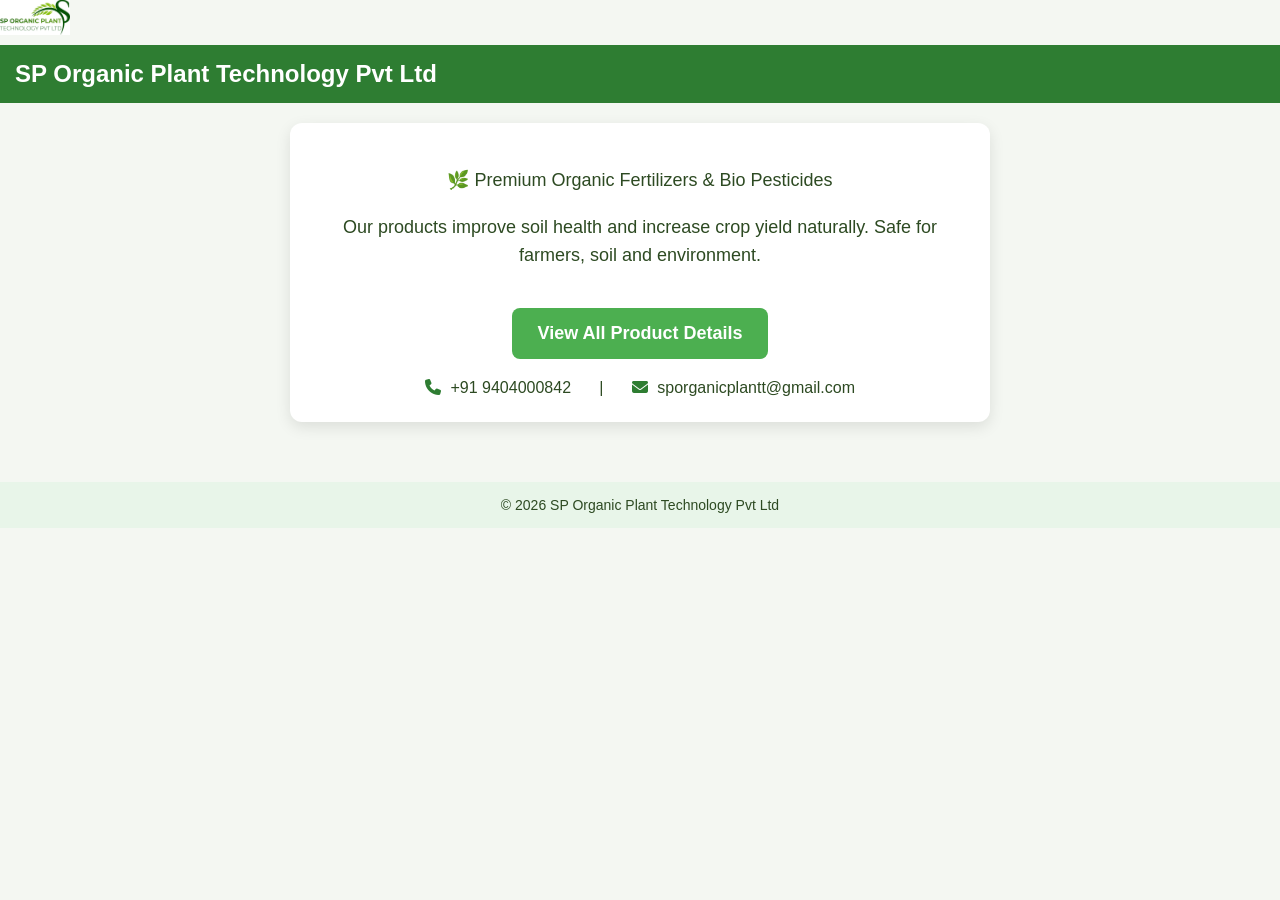
==== index.html @ ef7bcfc5 "Merge branch 'main' of https://github.com/Amolkoltepatil/sporganic-links" ====
<!DOCTYPE html>
<html lang="en">

<head>
    <link rel="stylesheet" href="https://cdnjs.cloudflare.com/ajax/libs/font-awesome/6.5.0/css/all.min.css">
<meta charset="UTF-8">
<meta name="viewport" content="width=device-width, initial-scale=1.0">
    <meta name="description" content="SP Organic Plant - Your source for natural, chemical-free organic plants and gardening products. Healthy, eco-friendly and sustainable plants for home and garden.">
<meta name="keywords" content="SP Organic Plant, organic plants, natural plants, chemical free plants, gardening, nursery, organic farming">
<meta name="robots" content="index, follow">

<title>SP Organic Plant | Bio Fertilizers</title>

<link rel="stylesheet" href="style.css">
<img src="logo.png" class="logo">
</head>

<body>

<header class="header">
<h1>SP Organic Plant Technology Pvt Ltd</h1>
</header>

<div class="container">

<div class="card">

<p class="tagline">🌿 Premium Organic Fertilizers & Bio Pesticides</p>

<p>
Our products improve soil health and increase crop yield naturally.
Safe for farmers, soil and environment.
</p>

<a href="product.html" class="product-btn">
View All Product Details
</a>

<div class="contact">
    <span><i class="fa-solid fa-phone"></i> +91 9404000842</span>
    &nbsp;&nbsp; | &nbsp;&nbsp;
    <span><i class="fa-solid fa-envelope"></i> <a href=""></a>sporganicplantt@gmail.com</span>
</div>

</div>

</div>

<footer>
© 2026 SP Organic Plant Technology Pvt Ltd
</footer>

</body>

</html>
---- style.css ----
body{
font-family: Arial, sans-serif;
margin:0;
background:#f4f7f2;
color:#2d4a22;
}

/* Header */

.header{
background:#2e7d32;
color:white;
padding:20px;
text-align:center;
}

.header h1{
margin:0;
font-size:24px;
}

/* Main container */

.container{
padding:20px;
max-width:700px;
margin:auto;
}

/* Card */

.card{
background:white;
padding:25px;
border-radius:12px;
box-shadow:0 5px 15px rgba(0,0,0,0.1);
text-align:center;
}

.card p{
font-size:18px;
line-height:1.6;
}

/* Button */

.product-btn{
display:block;
background:#4CAF50;
color:white;
padding:16px;
text-decoration:none;
border-radius:8px;
margin-top:20px;
font-size:18px;
font-weight:bold;
}

.product-btn:hover{
background:#388e3c;
}

/* Contact */

.contact{
margin-top:25px;
font-size:16px;
}

/* Footer */

footer{
margin-top:40px;
padding:15px;
text-align:center;
font-size:14px;
background:#e8f5e9;
}

/* Mobile Responsive */

@media (max-width:600px){

.header h1{
font-size:20px;
}

.card p{
font-size:16px;
}

.product-btn{
font-size:20px;
padding:18px;
}

}
.contact{
margin-top:25px;
font-size:16px;
display:flex;
justify-content:center;
align-items:cenlter;
gap:15px;
flex-wrap:wrap;
}

.contact i{
color:#2e7d32;
margin-right:5px;
}
.logo{
width:100px;
height:auto;
display:block;
margin:0 0 10px 0;
}


body{
font-family: Arial, sans-serif;
margin:0;
background:#f4f7f2;
color:#2d4a22;
}

/* Header */

.header{
background:#2e7d32;
color:white;
padding:15px;
display:flex;
align-items:center;
gap:10px;
}

.logo{
width:70px;
}

/* Home page */

.container{
padding:20px;
max-width:700px;
margin:auto;
}

.card{
background:white;
padding:25px;
border-radius:12px;
box-shadow:0 5px 15px rgba(0,0,0,0.1);
text-align:center;
}

.product-btn{
display:inline-block;
background:#4CAF50;
color:white;
padding:15px 25px;
text-decoration:none;
border-radius:8px;
margin-top:20px;
font-weight:bold;
}

.product-btn:hover{
background:#388e3c;
}


.contact{
margin-top:20px;
font-size:16px;
}

/* Product page */

.product-container{
padding:20px;
max-width:700px;
margin:auto;
}

.product-card{
background:white;
padding:25px;
border-radius:12px;
box-shadow:0 5px 15px rgba(0,0,0,0.1);
}

.product-title{
color:#2e7d32;
}

.back-btn{
display:inline-block;
margin-top:20px;
background:#4CAF50;
color:white;
padding:10px 20px;
text-decoration:none;
border-radius:6px;
}

.back-btn:hover{
background:#388e3c;
}

/* Footer */

footer{
margin-top:40px;
padding:15px;
text-align:center;
background:#e8f5e9;
}

/* Mobile */

@media (max-width:600px){

.header{
flex-direction:column;
text-align:center;
}

.logo{
width:60px;
}

}
table
{
    width: 50%;
    border-collapse: collapse;
    margin: 15px 0;
}
table th, table td {
    border: 2px solid #526673;
    padding: 12px;
    text-align: left;
}
table th {
    background-color: oklab(52.344% -0.10919 0.07878);
}

.total-row {
    font-weight: bold;
    background-color: #a622a8;
}
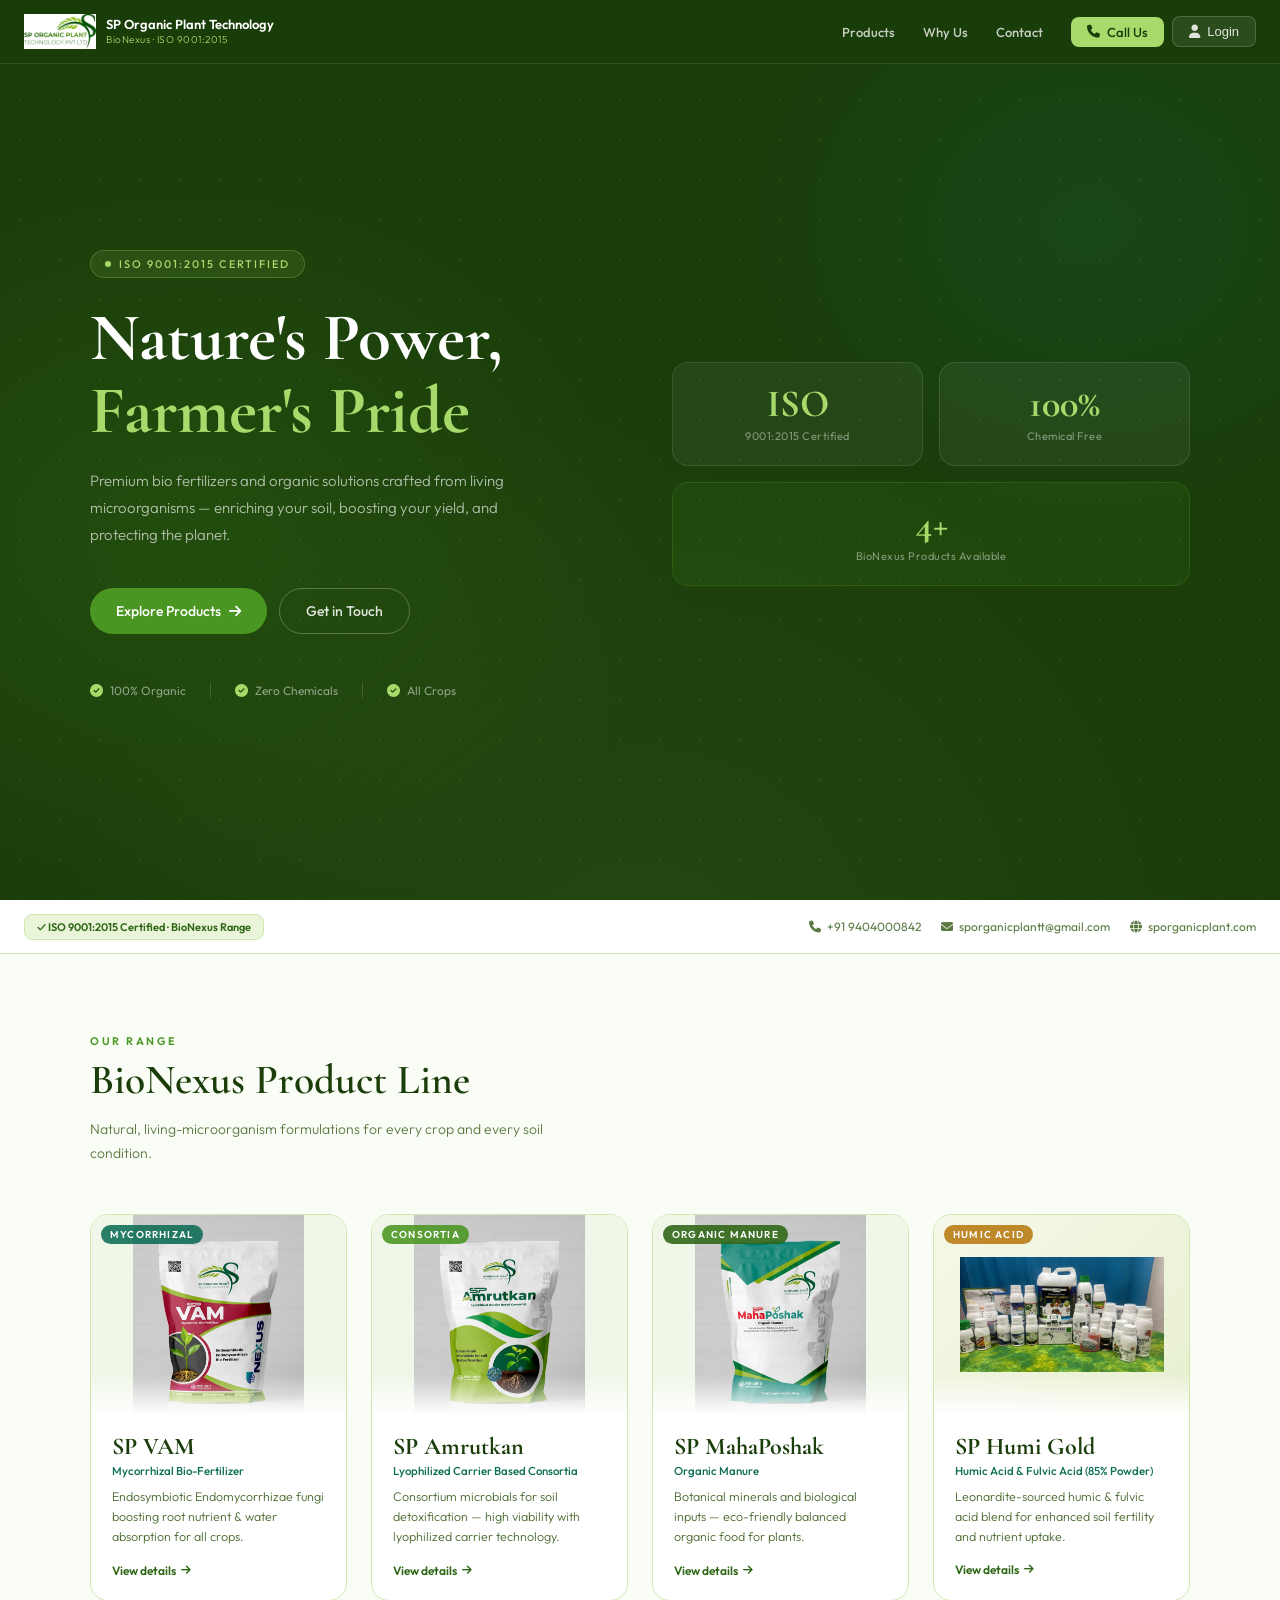
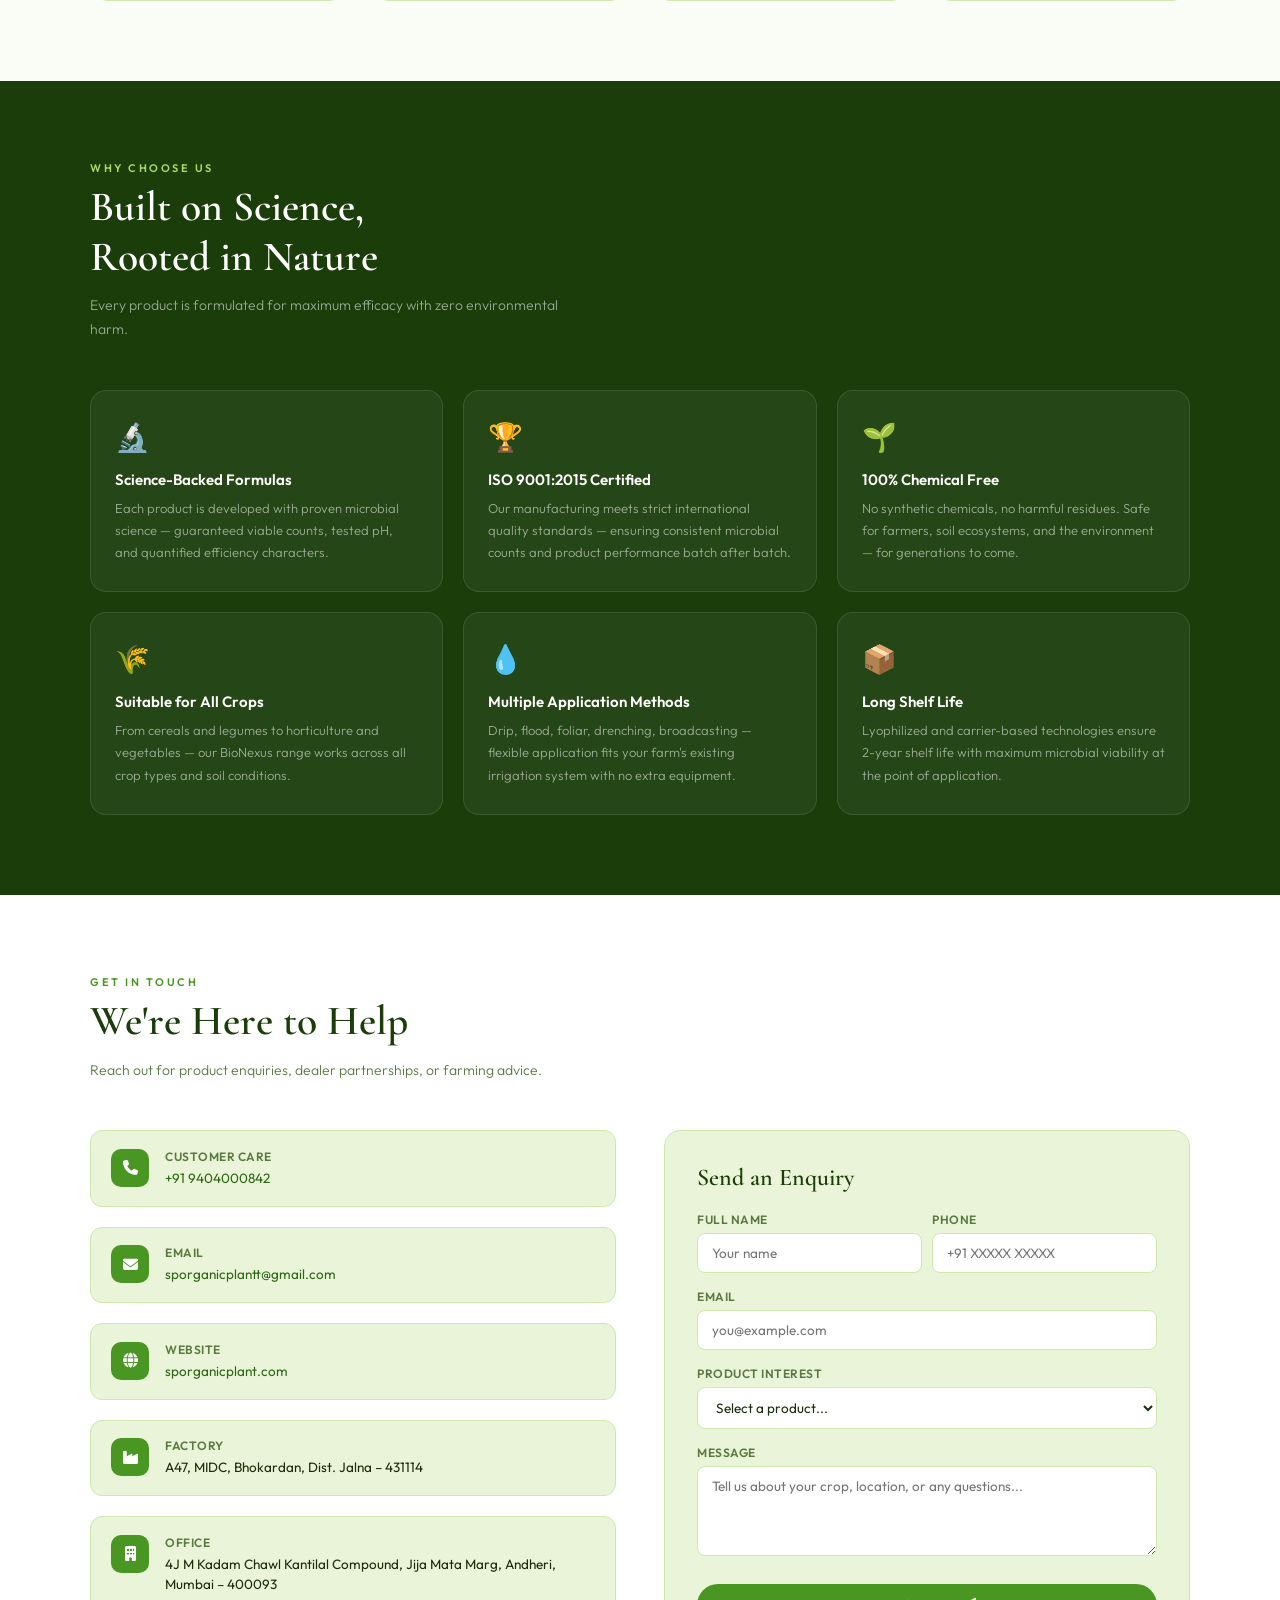
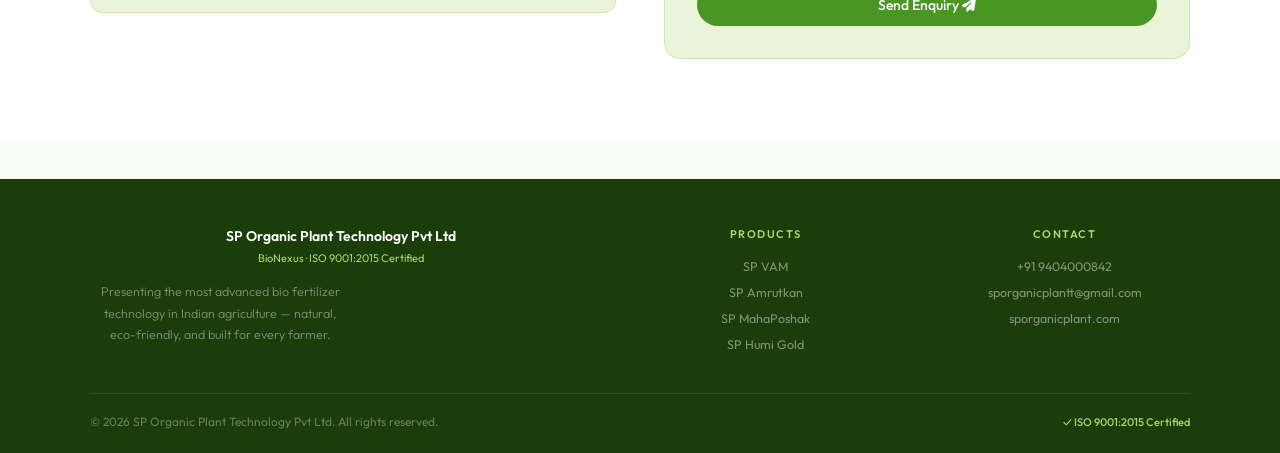
==== commit d3c1d25a: "update" ====
--- a/index.html
+++ b/index.html
@@ -1,55 +1,436 @@
-<!DOCTYPE html>
-<html lang="en">
-
-<head>
-    <link rel="stylesheet" href="https://cdnjs.cloudflare.com/ajax/libs/font-awesome/6.5.0/css/all.min.css">
-<meta charset="UTF-8">
-<meta name="viewport" content="width=device-width, initial-scale=1.0">
-    <meta name="description" content="SP Organic Plant - Your source for natural, chemical-free organic plants and gardening products. Healthy, eco-friendly and sustainable plants for home and garden.">
-<meta name="keywords" content="SP Organic Plant, organic plants, natural plants, chemical free plants, gardening, nursery, organic farming">
-<meta name="robots" content="index, follow">
-
-<title>SP Organic Plant | Bio Fertilizers</title>
-
-<link rel="stylesheet" href="style.css">
-<img src="logo.png" class="logo">
-</head>
-
-<body>
-
-<header class="header">
-<h1>SP Organic Plant Technology Pvt Ltd</h1>
-</header>
-
-<div class="container">
-
-<div class="card">
-
-<p class="tagline">🌿 Premium Organic Fertilizers & Bio Pesticides</p>
-
-<p>
-Our products improve soil health and increase crop yield naturally.
-Safe for farmers, soil and environment.
-</p>
-
-<a href="product.html" class="product-btn">
-View All Product Details
-</a>
-
-<div class="contact">
-    <span><i class="fa-solid fa-phone"></i> +91 9404000842</span>
-    &nbsp;&nbsp; | &nbsp;&nbsp;
-    <span><i class="fa-solid fa-envelope"></i> <a href=""></a>sporganicplantt@gmail.com</span>
-</div>
-
-</div>
-
-</div>
-
-<footer>
-© 2026 SP Organic Plant Technology Pvt Ltd
-</footer>
-
-</body>
-
-</html>
+<!DOCTYPE html>
+<html lang="en">
+<head>
+<meta charset="UTF-8">
+<meta name="viewport" content="width=device-width, initial-scale=1.0">
+<meta name="description" content="SP Organic Plant Technology Pvt Ltd — Premium bio fertilizers, organic manure and bio pesticides. Natural, chemical-free products for sustainable farming.">
+<meta name="keywords" content="SP Organic Plant, bio fertilizers, organic manure, VAM, Amrutkan, MahaPoshak, Humi Gold, sustainable farming, BioNexus">
+<meta name="robots" content="index, follow">
+<title>SP Organic Plant Technology Pvt Ltd</title>
+<link href="https://fonts.googleapis.com/css2?family=Cormorant+Garamond:wght@400;600;700&family=Outfit:wght@300;400;500;600&display=swap" rel="stylesheet">
+<link rel="stylesheet" href="https://cdnjs.cloudflare.com/ajax/libs/font-awesome/6.5.0/css/all.min.css">
+ <link rel="stylesheet" href="style.css">
+
+</head>
+<body>
+
+<!-- NAV -->
+<nav class="nav" id="mainNav">
+  <a href="index.html" class="nav-logo">
+    <img src="logo.png" alt="SP Organic Plant Logo" />
+    <div class="nav-logo-text">
+      <span class="nav-logo-name">SP Organic Plant Technology</span>
+      <span class="nav-logo-sub">BioNexus · ISO 9001:2015</span>
+    </div>
+  </a>
+  <div class="nav-links">
+    <a href="#products">Products</a>
+    <a href="#why-us">Why Us</a>
+    <a href="#contact">Contact</a>
+  </div>
+  <div class="nav-actions">
+    <a href="tel:+919404000842" class="btn-contact-nav"><i class="fa-solid fa-phone"></i> Call Us</a>
+    <button class="btn-login" onclick="openModal()"><i class="fa-solid fa-user"></i> Login</button>
+  </div>
+  <div class="hamburger" id="hamburger" onclick="toggleMenu()">
+    <span></span><span></span><span></span>
+  </div>
+</nav>
+
+<!-- MOBILE MENU -->
+<div class="mobile-menu" id="mobileMenu">
+  <a href="#products" onclick="toggleMenu()"><i class="fa-solid fa-seedling"></i> Products</a>
+  <a href="#why-us" onclick="toggleMenu()"><i class="fa-solid fa-star"></i> Why Us</a>
+  <a href="#contact" onclick="toggleMenu()"><i class="fa-solid fa-envelope"></i> Contact</a>
+  <a href="tel:+919404000842"><i class="fa-solid fa-phone"></i> +91 9404000842</a>
+  <a href="#" class="m-login" onclick="toggleMenu(); openModal();"><i class="fa-solid fa-user"></i> Login / Register</a>
+</div>
+
+<!-- HERO -->
+<section class="hero">
+  <div class="hero-bg"></div>
+  <div class="hero-dots"></div>
+  <div class="hero-inner">
+    <div class="hero-grid">
+      <div class="hero-left">
+        <div class="hero-eyebrow">ISO 9001:2015 Certified</div>
+        <h1>Nature's Power,<br><em>Farmer's Pride</em></h1>
+        <p class="hero-desc">Premium bio fertilizers and organic solutions crafted from living microorganisms — enriching your soil, boosting your yield, and protecting the planet.</p>
+        <div class="hero-ctas">
+          <a href="#products" class="btn-primary">
+            Explore Products <i class="fa-solid fa-arrow-right"></i>
+          </a>
+          <a href="#contact" class="btn-secondary">
+            Get in Touch
+          </a>
+        </div>
+        <div class="hero-trust">
+          <div class="trust-item"><i class="fa-solid fa-check-circle"></i> 100% Organic</div>
+          <div class="trust-divider"></div>
+          <div class="trust-item"><i class="fa-solid fa-check-circle"></i> Zero Chemicals</div>
+          <div class="trust-divider"></div>
+          <div class="trust-item"><i class="fa-solid fa-check-circle"></i> All Crops</div>
+        </div>
+      </div>
+      <div class="hero-right">
+        <div class="stat-card">
+          <div class="stat-num">ISO</div>
+          <div class="stat-label">9001:2015 Certified</div>
+        </div>
+        <div class="stat-card">
+          <div class="stat-num">100%</div>
+          <div class="stat-label">Chemical Free</div>
+        </div>
+        <div class="stat-card">
+          <div class="stat-num">4+</div>
+          <div class="stat-label">BioNexus Products Available</div>
+        </div>
+      </div>
+    </div>
+  </div>
+</section>
+
+<!-- BRAND BAR -->
+<div class="brand-bar">
+  <div class="iso-pill">✓ ISO 9001:2015 Certified · BioNexus Range</div>
+  <div class="brand-contact">
+    <a href="tel:+919404000842"><i class="fa-solid fa-phone"></i> +91 9404000842</a>
+    <a href="mailto:sporganicplantt@gmail.com"><i class="fa-solid fa-envelope"></i> sporganicplantt@gmail.com</a>
+    <a href="http://sporganicplant.com" target="_blank"><i class="fa-solid fa-globe"></i> sporganicplant.com</a>
+  </div>
+</div>
+
+<!-- PRODUCTS -->
+<section class="products-section" id="products">
+  <div class="section-inner">
+    <div class="section-head">
+      <div class="section-label">Our Range</div>
+      <h2 class="section-title">BioNexus Product Line</h2>
+      <p class="section-desc">Natural, living-microorganism formulations for every crop and every soil condition.</p>
+    </div>
+    <div class="products-grid">
+
+      <a href="vam.html" class="prod-card">
+        <div class="prod-img">
+          <span class="prod-badge badge-teal">Mycorrhizal</span>
+          <img src="vam.jpeg" alt="SP VAM" />
+        </div>
+        <div class="prod-body">
+          <div class="prod-name">SP VAM</div>
+          <div class="prod-type">Mycorrhizal Bio-Fertilizer</div>
+          <p class="prod-desc">Endosymbiotic Endomycorrhizae fungi boosting root nutrient & water absorption for all crops.</p>
+          <div class="prod-link">View details <i class="fa-solid fa-arrow-right"></i></div>
+        </div>
+      </a>
+
+      <a href="amrutkan.html" class="prod-card">
+        <div class="prod-img">
+          <span class="prod-badge badge-lime">Consortia</span>
+          <img src="amrutkan.jpeg" alt="SP Amrutkan" />
+        </div>
+        <div class="prod-body">
+          <div class="prod-name">SP Amrutkan</div>
+          <div class="prod-type">Lyophilized Carrier Based Consortia</div>
+          <p class="prod-desc">Consortium microbials for soil detoxification — high viability with lyophilized carrier technology.</p>
+          <div class="prod-link">View details <i class="fa-solid fa-arrow-right"></i></div>
+        </div>
+      </a>
+
+      <a href="mahaposhak.html" class="prod-card">
+        <div class="prod-img">
+          <span class="prod-badge badge-green">Organic Manure</span>
+          <img src="Mahaposhak.jpeg" alt="SP MahaPoshak" />
+        </div>
+        <div class="prod-body">
+          <div class="prod-name">SP MahaPoshak</div>
+          <div class="prod-type">Organic Manure</div>
+          <p class="prod-desc">Botanical minerals and biological inputs — eco-friendly balanced organic food for plants.</p>
+          <div class="prod-link">View details <i class="fa-solid fa-arrow-right"></i></div>
+        </div>
+      </a>
+
+      <a href="humi_gold_detail.html" class="prod-card">
+        <div class="prod-img" style="background: linear-gradient(135deg, #f5f8e8, #e8f0d0);">
+             <img src="humigold.jpeg" alt="SP MahaPoshak" />
+          <span class="prod-badge badge-amber">Humic Acid</span>
+        </div>
+        <div class="prod-body">
+          <div class="prod-name">SP Humi Gold</div>
+          <div class="prod-type">Humic Acid & Fulvic Acid (85% Powder)</div>
+          <p class="prod-desc">Leonardite-sourced humic & fulvic acid blend for enhanced soil fertility and nutrient uptake.</p>
+          <div class="prod-link">View details <i class="fa-solid fa-arrow-right"></i></div>
+        </div>
+      </a>
+
+    </div>
+  </div>
+</section>
+
+<!-- WHY US -->
+<section class="why-section" id="why-us">
+  <div class="section-inner">
+    <div class="section-head">
+      <div class="section-label" style="color: var(--green-light);">Why Choose Us</div>
+      <h2 class="section-title">Built on Science,<br>Rooted in Nature</h2>
+      <p class="section-desc">Every product is formulated for maximum efficacy with zero environmental harm.</p>
+    </div>
+    <div class="why-grid">
+      <div class="why-card">
+        <div class="why-icon">🔬</div>
+        <div class="why-title">Science-Backed Formulas</div>
+        <div class="why-desc">Each product is developed with proven microbial science — guaranteed viable counts, tested pH, and quantified efficiency characters.</div>
+      </div>
+      <div class="why-card">
+        <div class="why-icon">🏆</div>
+        <div class="why-title">ISO 9001:2015 Certified</div>
+        <div class="why-desc">Our manufacturing meets strict international quality standards — ensuring consistent microbial counts and product performance batch after batch.</div>
+      </div>
+      <div class="why-card">
+        <div class="why-icon">🌱</div>
+        <div class="why-title">100% Chemical Free</div>
+        <div class="why-desc">No synthetic chemicals, no harmful residues. Safe for farmers, soil ecosystems, and the environment — for generations to come.</div>
+      </div>
+      <div class="why-card">
+        <div class="why-icon">🌾</div>
+        <div class="why-title">Suitable for All Crops</div>
+        <div class="why-desc">From cereals and legumes to horticulture and vegetables — our BioNexus range works across all crop types and soil conditions.</div>
+      </div>
+      <div class="why-card">
+        <div class="why-icon">💧</div>
+        <div class="why-title">Multiple Application Methods</div>
+        <div class="why-desc">Drip, flood, foliar, drenching, broadcasting — flexible application fits your farm's existing irrigation system with no extra equipment.</div>
+      </div>
+      <div class="why-card">
+        <div class="why-icon">📦</div>
+        <div class="why-title">Long Shelf Life</div>
+        <div class="why-desc">Lyophilized and carrier-based technologies ensure 2-year shelf life with maximum microbial viability at the point of application.</div>
+      </div>
+    </div>
+  </div>
+</section>
+
+<!-- CONTACT -->
+<section class="contact-section" id="contact">
+  <div class="section-inner">
+    <div class="section-head">
+      <div class="section-label">Get In Touch</div>
+      <h2 class="section-title">We're Here to Help</h2>
+      <p class="section-desc">Reach out for product enquiries, dealer partnerships, or farming advice.</p>
+    </div>
+    <div class="contact-grid">
+      <div class="contact-info">
+        <div class="contact-item">
+          <div class="contact-icon"><i class="fa-solid fa-phone"></i></div>
+          <div class="contact-text">
+            <h4>Customer Care</h4>
+            <p><a href="tel:+919404000842">+91 9404000842</a></p>
+          </div>
+        </div>
+        <div class="contact-item">
+          <div class="contact-icon"><i class="fa-solid fa-envelope"></i></div>
+          <div class="contact-text">
+            <h4>Email</h4>
+            <p><a href="mailto:sporganicplantt@gmail.com">sporganicplantt@gmail.com</a></p>
+          </div>
+        </div>
+        <div class="contact-item">
+          <div class="contact-icon"><i class="fa-solid fa-globe"></i></div>
+          <div class="contact-text">
+            <h4>Website</h4>
+            <p><a href="http://sporganicplant.com" target="_blank">sporganicplant.com</a></p>
+          </div>
+        </div>
+        <div class="contact-item">
+          <div class="contact-icon"><i class="fa-solid fa-industry"></i></div>
+          <div class="contact-text">
+            <h4>Factory</h4>
+            <p>A47, MIDC, Bhokardan, Dist. Jalna – 431114</p>
+          </div>
+        </div>
+        <div class="contact-item">
+          <div class="contact-icon"><i class="fa-solid fa-building"></i></div>
+          <div class="contact-text">
+            <h4>Office</h4>
+            <p>4J M Kadam Chawl Kantilal Compound, Jija Mata Marg, Andheri, Mumbai – 400093</p>
+          </div>
+        </div>
+      </div>
+      <div class="contact-form">
+        <h3>Send an Enquiry</h3>
+        <div class="form-row">
+          <div class="form-group">
+            <label>Full Name</label>
+            <input type="text" placeholder="Your name" />
+          </div>
+          <div class="form-group">
+            <label>Phone</label>
+            <input type="tel" placeholder="+91 XXXXX XXXXX" />
+          </div>
+        </div>
+        <div class="form-group">
+          <label>Email</label>
+          <input type="email" placeholder="you@example.com" />
+        </div>
+        <div class="form-group">
+          <label>Product Interest</label>
+          <select>
+            <option value="">Select a product...</option>
+            <option>SP VAM</option>
+            <option>SP Amrutkan</option>
+            <option>SP MahaPoshak</option>
+            <option>SP Humi Gold</option>
+            <option>General Enquiry</option>
+          </select>
+        </div>
+        <div class="form-group">
+          <label>Message</label>
+          <textarea placeholder="Tell us about your crop, location, or any questions..."></textarea>
+        </div>
+        <button class="btn-submit">Send Enquiry <i class="fa-solid fa-paper-plane"></i></button>
+      </div>
+    </div>
+  </div>
+</section>
+
+<!-- FOOTER -->
+<footer>
+  <div class="footer-inner">
+    <div class="footer-grid">
+      <div>
+        <div class="footer-brand-name">SP Organic Plant Technology Pvt Ltd</div>
+        <div class="footer-brand-sub">BioNexus · ISO 9001:2015 Certified</div>
+        <p class="footer-desc">Presenting the most advanced bio fertilizer technology in Indian agriculture — natural, eco-friendly, and built for every farmer.</p>
+      </div>
+      <div class="footer-col">
+        <h4>Products</h4>
+        <ul>
+          <li><a href="vam.html">SP VAM</a></li>
+          <li><a href="amrutkan.html">SP Amrutkan</a></li>
+          <li><a href="mahaposhak.html">SP MahaPoshak</a></li>
+          <li><a href="humi_gold_detail.html">SP Humi Gold</a></li>
+        </ul>
+      </div>
+      <div class="footer-col">
+        <h4>Contact</h4>
+        <ul>
+          <li><a href="tel:+919404000842">+91 9404000842</a></li>
+          <li><a href="mailto:sporganicplantt@gmail.com">sporganicplantt@gmail.com</a></li>
+          <li><a href="http://sporganicplant.com" target="_blank">sporganicplant.com</a></li>
+        </ul>
+      </div>
+    </div>
+    <div class="footer-bottom">
+      <span class="footer-copy">© 2026 SP Organic Plant Technology Pvt Ltd. All rights reserved.</span>
+      <span class="footer-iso">✓ ISO 9001:2015 Certified</span>
+    </div>
+  </div>
+</footer>
+
+<!-- LOGIN MODAL -->
+<div class="modal-overlay" id="loginModal" onclick="closeModalOutside(event)">
+  <div class="modal">
+    <div class="modal-header">
+      <button class="modal-close" onclick="closeModal()"><i class="fa-solid fa-xmark"></i></button>
+      <div class="modal-logo-row">
+        <img src="logo.png" alt="Logo" />
+      </div>
+      <h2>Welcome Back</h2>
+      <p>SP Organic Plant Technology Portal</p>
+    </div>
+    <div class="modal-body">
+      <div class="modal-tabs">
+        <button class="modal-tab active" onclick="switchTab('login')">Login</button>
+        <button class="modal-tab" onclick="switchTab('register')">Register</button>
+      </div>
+
+      <!-- LOGIN TAB -->
+      <div class="tab-panel active" id="tab-login">
+        <div class="form-group">
+          <label>Email / Phone</label>
+          <input type="text" placeholder="Enter your email or phone" />
+        </div>
+        <div class="form-group">
+          <label>Password</label>
+          <input type="password" placeholder="Enter your password" />
+          <a href="#" class="modal-forgot">Forgot password?</a>
+        </div>
+        <button class="btn-modal">Login <i class="fa-solid fa-arrow-right"></i></button>
+        <p class="modal-note">Don't have an account? <a href="#" style="color:var(--green-mid);" onclick="switchTab('register')">Register here</a></p>
+      </div>
+
+      <!-- REGISTER TAB -->
+      <div class="tab-panel" id="tab-register">
+        <div class="form-row">
+          <div class="form-group">
+            <label>First Name</label>
+            <input type="text" placeholder="First name" />
+          </div>
+          <div class="form-group">
+            <label>Last Name</label>
+            <input type="text" placeholder="Last name" />
+          </div>
+        </div>
+        <div class="form-group">
+          <label>Email</label>
+          <input type="email" placeholder="your@email.com" />
+        </div>
+        <div class="form-group">
+          <label>Phone</label>
+          <input type="tel" placeholder="+91 XXXXX XXXXX" />
+        </div>
+        <div class="form-group">
+          <label>Password</label>
+          <input type="password" placeholder="Create a password" />
+        </div>
+        <button class="btn-modal">Create Account <i class="fa-solid fa-arrow-right"></i></button>
+        <p class="modal-note">Already have an account? <a href="#" style="color:var(--green-mid);" onclick="switchTab('login')">Login here</a></p>
+      </div>
+    </div>
+  </div>
+</div>
+
+<script>
+  // Nav scroll effect
+  window.addEventListener('scroll', () => {
+    document.getElementById('mainNav').classList.toggle('scrolled', window.scrollY > 40);
+  });
+
+  // Mobile menu
+  function toggleMenu() {
+    document.getElementById('hamburger').classList.toggle('open');
+    document.getElementById('mobileMenu').classList.toggle('open');
+  }
+
+  // Login modal
+  function openModal() {
+    document.getElementById('loginModal').classList.add('open');
+    document.body.style.overflow = 'hidden';
+  }
+  function closeModal() {
+    document.getElementById('loginModal').classList.remove('open');
+    document.body.style.overflow = '';
+  }
+  function closeModalOutside(e) {
+    if (e.target === document.getElementById('loginModal')) closeModal();
+  }
+  document.addEventListener('keydown', e => { if (e.key === 'Escape') closeModal(); });
+
+  // Tab switching
+  function switchTab(tab) {
+    document.querySelectorAll('.modal-tab').forEach((t, i) => {
+      t.classList.toggle('active', (i === 0 && tab === 'login') || (i === 1 && tab === 'register'));
+    });
+    document.getElementById('tab-login').classList.toggle('active', tab === 'login');
+    document.getElementById('tab-register').classList.toggle('active', tab === 'register');
+  }
+
+  // Close mobile menu on link click
+  document.querySelectorAll('.mobile-menu a[href^="#"]').forEach(a => {
+    a.addEventListener('click', () => {
+      document.getElementById('hamburger').classList.remove('open');
+      document.getElementById('mobileMenu').classList.remove('open');
+    });
+  });
+</script>
+</body>
+</html>
--- a/style.css
+++ b/style.css
@@ -250,4 +250,384 @@
 .total-row {
     font-weight: bold;
     background-color: #a622a8;
+}
+*, *::before, *::after { box-sizing: border-box; margin: 0; padding: 0; }
+
+:root {
+  --green-dark: #1a3d0a;
+  --green-mid: #2d6614;
+  --green-bright: #4a9622;
+  --green-light: #a8d96b;
+  --green-pale: #eaf4d8;
+  --teal: #0e6e56;
+  --cream: #fafdf5;
+  --white: #ffffff;
+  --text: #1a2e0a;
+  --text-muted: #5a7a42;
+  --border: #d0e8b0;
+  --shadow: rgba(26,61,10,0.10);
+}
+
+html { scroll-behavior: smooth; }
+body { font-family: 'Outfit', sans-serif; background: var(--cream); color: var(--text); min-height: 100vh; overflow-x: hidden; }
+
+/* ── NAV ── */
+.nav {
+  position: fixed; top: 0; left: 0; right: 0; z-index: 200;
+  background: rgba(26,61,10,0.97);
+  backdrop-filter: blur(10px);
+  border-bottom: 1px solid rgba(168,217,107,0.15);
+  padding: 0 1.5rem;
+  display: flex; align-items: center; height: 64px; gap: 1rem;
+  transition: box-shadow 0.3s;
+}
+.nav.scrolled { box-shadow: 0 4px 20px rgba(0,0,0,0.3); }
+.nav-logo { display: flex; align-items: center; gap: 10px; text-decoration: none; flex: 1; }
+.nav-logo img { height: 36px; width: auto; object-fit: contain; }
+.nav-logo-text { display: flex; flex-direction: column; }
+.nav-logo-name { font-size: 13px; font-weight: 600; color: #fff; line-height: 1.2; }
+.nav-logo-sub { font-size: 10px; color: var(--green-light); font-weight: 300; letter-spacing: 0.5px; }
+
+.nav-links { display: flex; align-items: center; gap: 0.25rem; }
+.nav-links a {
+  font-size: 13px; font-weight: 500; color: rgba(255,255,255,0.75);
+  text-decoration: none; padding: 6px 12px; border-radius: 6px;
+  transition: color 0.2s, background 0.2s;
+}
+.nav-links a:hover { color: #fff; background: rgba(255,255,255,0.08); }
+
+.nav-actions { display: flex; align-items: center; gap: 8px; }
+.btn-login {
+  display: inline-flex; align-items: center; gap: 7px;
+  font-size: 13px; font-weight: 500; color: rgba(255,255,255,0.85);
+  background: rgba(255,255,255,0.08); border: 1px solid rgba(255,255,255,0.18);
+  padding: 7px 16px; border-radius: 8px; cursor: pointer;
+  text-decoration: none; transition: background 0.2s, color 0.2s;
+}
+.btn-login:hover { background: rgba(255,255,255,0.15); color: #fff; }
+.btn-contact-nav {
+  display: inline-flex; align-items: center; gap: 7px;
+  font-size: 13px; font-weight: 500; color: var(--green-dark);
+  background: var(--green-light); border: none;
+  padding: 7px 16px; border-radius: 8px; cursor: pointer;
+  text-decoration: none; transition: background 0.2s;
+}
+.btn-contact-nav:hover { background: #c0e880; }
+
+/* Hamburger */
+.hamburger { display: none; flex-direction: column; gap: 5px; cursor: pointer; padding: 4px; }
+.hamburger span { display: block; width: 22px; height: 2px; background: rgba(255,255,255,0.8); border-radius: 2px; transition: all 0.3s; }
+.hamburger.open span:nth-child(1) { transform: translateY(7px) rotate(45deg); }
+.hamburger.open span:nth-child(2) { opacity: 0; }
+.hamburger.open span:nth-child(3) { transform: translateY(-7px) rotate(-45deg); }
+
+.mobile-menu {
+  display: none; position: fixed; top: 64px; left: 0; right: 0; z-index: 190;
+  background: var(--green-dark); border-bottom: 1px solid rgba(168,217,107,0.2);
+  padding: 1rem 1.5rem 1.5rem; flex-direction: column; gap: 0.25rem;
+}
+.mobile-menu.open { display: flex; }
+.mobile-menu a {
+  font-size: 14px; font-weight: 500; color: rgba(255,255,255,0.8);
+  text-decoration: none; padding: 10px 0;
+  border-bottom: 1px solid rgba(255,255,255,0.08);
+  display: flex; align-items: center; gap: 10px;
+}
+.mobile-menu a:last-child { border-bottom: none; }
+.mobile-menu a:hover { color: var(--green-light); }
+.mobile-menu .m-login {
+  margin-top: 0.5rem; background: rgba(168,217,107,0.12);
+  border: 1px solid rgba(168,217,107,0.25); border-radius: 8px;
+  padding: 10px 14px; color: var(--green-light) !important; font-weight: 600;
+}
+
+/* ── HERO ── */
+.hero {
+  min-height: 100vh; display: flex; align-items: center;
+  background: var(--green-dark); position: relative; overflow: hidden;
+  padding: 7rem 1.5rem 4rem;
+}
+.hero-bg {
+  position: absolute; inset: 0; pointer-events: none;
+  background-image:
+    radial-gradient(ellipse 70% 80% at 15% 60%, rgba(74,150,34,0.18) 0%, transparent 55%),
+    radial-gradient(ellipse 50% 60% at 85% 25%, rgba(14,110,86,0.2) 0%, transparent 55%),
+    radial-gradient(circle at 50% 110%, rgba(168,217,107,0.07) 0%, transparent 50%);
+}
+.hero-dots {
+  position: absolute; inset: 0; pointer-events: none;
+  background-image: radial-gradient(circle, rgba(168,217,107,0.08) 1px, transparent 1px);
+  background-size: 40px 40px;
+}
+.hero-inner { max-width: 1100px; margin: 0 auto; position: relative; width: 100%; }
+.hero-grid { display: grid; grid-template-columns: 1fr 1fr; gap: 4rem; align-items: center; }
+
+.hero-eyebrow {
+  display: inline-flex; align-items: center; gap: 8px;
+  background: rgba(168,217,107,0.1); border: 1px solid rgba(168,217,107,0.25);
+  color: var(--green-light); font-size: 11px; font-weight: 500;
+  letter-spacing: 2px; text-transform: uppercase;
+  padding: 6px 14px; border-radius: 999px; margin-bottom: 1.5rem;
+}
+.hero-eyebrow::before { content: ''; width: 6px; height: 6px; border-radius: 50%; background: var(--green-light); animation: pulse 2s infinite; }
+@keyframes pulse { 0%,100% { opacity:1; } 50% { opacity:0.3; } }
+
+.hero h1 {
+  font-family: 'Cormorant Garamond', serif;
+  font-size: clamp(2.8rem, 5.5vw, 4.2rem); font-weight: 700;
+  color: #fff; line-height: 1.08; margin-bottom: 1.25rem;
+}
+.hero h1 em { color: var(--green-light); font-style: normal; }
+.hero-desc { font-size: 15px; color: rgba(255,255,255,0.65); line-height: 1.8; font-weight: 300; margin-bottom: 2.5rem; max-width: 420px; }
+
+.hero-ctas { display: flex; gap: 12px; flex-wrap: wrap; margin-bottom: 3rem; }
+.btn-primary {
+  display: inline-flex; align-items: center; gap: 8px;
+  background: var(--green-bright); color: #fff;
+  font-size: 14px; font-weight: 500; padding: 13px 26px;
+  border-radius: 999px; text-decoration: none;
+  transition: background 0.2s, transform 0.2s;
+}
+.btn-primary:hover { background: var(--green-mid); transform: translateY(-2px); }
+.btn-secondary {
+  display: inline-flex; align-items: center; gap: 8px;
+  background: transparent; color: rgba(255,255,255,0.85);
+  font-size: 14px; font-weight: 500; padding: 13px 26px;
+  border-radius: 999px; border: 1px solid rgba(255,255,255,0.25);
+  text-decoration: none; transition: background 0.2s, border-color 0.2s;
+}
+.btn-secondary:hover { background: rgba(255,255,255,0.07); border-color: rgba(255,255,255,0.4); }
+
+.hero-trust { display: flex; align-items: center; gap: 1.5rem; flex-wrap: wrap; }
+.trust-item { display: flex; align-items: center; gap: 7px; font-size: 12px; color: rgba(255,255,255,0.5); }
+.trust-item i { color: var(--green-light); font-size: 13px; }
+.trust-divider { width: 1px; height: 16px; background: rgba(255,255,255,0.15); }
+
+/* Hero right — stat cards */
+.hero-right { display: grid; grid-template-columns: 1fr 1fr; gap: 1rem; }
+.stat-card {
+  background: rgba(255,255,255,0.05); border: 1px solid rgba(255,255,255,0.1);
+  border-radius: 16px; padding: 1.4rem; text-align: center;
+  animation: fadeUp 0.6s ease both;
+}
+.stat-card:nth-child(1) { animation-delay: 0.2s; }
+.stat-card:nth-child(2) { animation-delay: 0.3s; }
+.stat-card:nth-child(3) { animation-delay: 0.4s; grid-column: 1 / -1; background: rgba(74,150,34,0.12); border-color: rgba(74,150,34,0.25); }
+.stat-num { font-family: 'Cormorant Garamond', serif; font-size: 2.4rem; font-weight: 700; color: var(--green-light); line-height: 1; }
+.stat-label { font-size: 11px; color: rgba(255,255,255,0.45); margin-top: 5px; letter-spacing: 0.5px; }
+
+/* ── BRAND BAR ── */
+.brand-bar {
+  background: var(--white); border-bottom: 1px solid var(--border);
+  padding: 0.85rem 1.5rem;
+  display: flex; align-items: center; justify-content: space-between; flex-wrap: wrap; gap: 0.75rem;
+}
+.iso-pill { background: var(--green-pale); border: 1px solid var(--border); border-radius: 8px; padding: 5px 12px; font-size: 11px; font-weight: 600; color: var(--green-mid); }
+.brand-contact { display: flex; align-items: center; gap: 1.25rem; flex-wrap: wrap; }
+.brand-contact a { font-size: 12px; color: var(--text-muted); text-decoration: none; display: flex; align-items: center; gap: 6px; }
+.brand-contact a:hover { color: var(--green-mid); }
+.brand-contact i { font-size: 12px; }
+
+/* ── SECTIONS ── */
+section { padding: 5rem 1.5rem; }
+.section-inner { max-width: 1100px; margin: 0 auto; }
+.section-label { font-size: 11px; font-weight: 600; letter-spacing: 2.5px; text-transform: uppercase; color: var(--green-bright); margin-bottom: 0.5rem; }
+.section-title { font-family: 'Cormorant Garamond', serif; font-size: clamp(1.8rem, 3.5vw, 2.6rem); font-weight: 600; color: var(--green-dark); margin-bottom: 0.75rem; line-height: 1.2; }
+.section-desc { font-size: 14px; color: var(--text-muted); font-weight: 300; line-height: 1.7; max-width: 480px; }
+.section-head { margin-bottom: 3rem; }
+
+/* ── PRODUCTS SECTION ── */
+.products-section { background: var(--cream); }
+.products-grid { display: grid; grid-template-columns: repeat(auto-fill, minmax(240px, 1fr)); gap: 1.5rem; }
+
+.prod-card {
+  background: var(--white); border: 1px solid var(--border); border-radius: 18px;
+  overflow: hidden; text-decoration: none; color: inherit;
+  display: flex; flex-direction: column;
+  transition: transform 0.3s, box-shadow 0.3s, border-color 0.3s;
+  animation: fadeUp 0.5s ease both;
+}
+.prod-card:nth-child(1) { animation-delay: 0.05s; }
+.prod-card:nth-child(2) { animation-delay: 0.12s; }
+.prod-card:nth-child(3) { animation-delay: 0.19s; }
+.prod-card:nth-child(4) { animation-delay: 0.26s; }
+.prod-card:hover { transform: translateY(-5px); box-shadow: 0 16px 40px var(--shadow); border-color: var(--green-bright); }
+
+.prod-img { height: 200px; overflow: hidden; background: #f0f7e8; display: flex; align-items: center; justify-content: center; position: relative; }
+.prod-img img { width: 80%; height: 100%; object-fit: contain; transition: transform 0.4s; }
+.prod-card:hover .prod-img img { transform: scale(1.06) translateY(-3px); }
+.prod-img::after { content: ''; position: absolute; bottom: 0; left: 0; right: 0; height: 40px; background: linear-gradient(to top, var(--white), transparent); }
+.prod-badge { position: absolute; top: 10px; left: 10px; z-index: 1; font-size: 10px; font-weight: 600; letter-spacing: 1.2px; text-transform: uppercase; padding: 3px 9px; border-radius: 999px; }
+.badge-teal { background: rgba(14,110,86,0.88); color: #fff; }
+.badge-green { background: rgba(45,102,20,0.88); color: #fff; }
+.badge-lime { background: rgba(74,150,34,0.88); color: #fff; }
+.badge-amber { background: rgba(184,122,16,0.88); color: #fff; }
+
+.prod-body { padding: 1.2rem 1.3rem 1.4rem; flex: 1; display: flex; flex-direction: column; }
+.prod-brand { font-size: 10px; font-weight: 600; color: var(--text-muted); letter-spacing: 2px; text-transform: uppercase; margin-bottom: 4px; }
+.prod-name { font-family: 'Cormorant Garamond', serif; font-size: 1.5rem; font-weight: 700; color: var(--green-dark); line-height: 1.1; margin-bottom: 3px; }
+.prod-type { font-size: 11.5px; font-weight: 500; color: var(--teal); margin-bottom: 8px; }
+.prod-desc { font-size: 12.5px; color: #4a6a30; line-height: 1.6; font-weight: 300; flex: 1; margin-bottom: 1rem; }
+.prod-link { display: flex; align-items: center; gap: 5px; font-size: 12px; font-weight: 600; color: var(--green-mid); }
+.prod-link i { font-size: 11px; transition: transform 0.2s; }
+.prod-card:hover .prod-link i { transform: translateX(3px); }
+
+/* ── WHY US ── */
+.why-section { background: var(--green-dark); }
+.why-grid { display: grid; grid-template-columns: repeat(3, 1fr); gap: 1.25rem; }
+.why-card {
+  background: rgba(255,255,255,0.05); border: 1px solid rgba(255,255,255,0.1);
+  border-radius: 16px; padding: 1.75rem 1.5rem;
+}
+.why-icon { font-size: 28px; margin-bottom: 1rem; }
+.why-title { font-size: 15px; font-weight: 600; color: #fff; margin-bottom: 8px; }
+.why-desc { font-size: 13px; color: rgba(255,255,255,0.55); line-height: 1.7; font-weight: 300; }
+.why-section .section-title { color: #fff; }
+.why-section .section-desc { color: rgba(255,255,255,0.55); }
+
+/* ── CONTACT SECTION ── */
+.contact-section { background: var(--white); }
+.contact-grid { display: grid; grid-template-columns: 1fr 1fr; gap: 3rem; align-items: start; }
+.contact-info { display: flex; flex-direction: column; gap: 1.25rem; }
+.contact-item {
+  display: flex; align-items: flex-start; gap: 1rem;
+  background: var(--green-pale); border: 1px solid var(--border);
+  border-radius: 12px; padding: 1.1rem 1.25rem;
+}
+.contact-icon {
+  width: 38px; height: 38px; border-radius: 10px; background: var(--green-bright);
+  display: flex; align-items: center; justify-content: center;
+  color: #fff; font-size: 15px; flex-shrink: 0;
+}
+.contact-text h4 { font-size: 12px; font-weight: 600; color: var(--text-muted); letter-spacing: 0.5px; text-transform: uppercase; margin-bottom: 4px; }
+.contact-text p { font-size: 13.5px; color: var(--text); font-weight: 400; line-height: 1.5; }
+.contact-text a { color: var(--green-mid); text-decoration: none; }
+.contact-text a:hover { text-decoration: underline; }
+
+/* Contact form */
+.contact-form { background: var(--green-pale); border: 1px solid var(--border); border-radius: 16px; padding: 2rem; }
+.contact-form h3 { font-family: 'Cormorant Garamond', serif; font-size: 1.5rem; font-weight: 600; color: var(--green-dark); margin-bottom: 1.25rem; }
+.form-group { margin-bottom: 1rem; }
+.form-group label { display: block; font-size: 12px; font-weight: 600; color: var(--text-muted); letter-spacing: 0.5px; text-transform: uppercase; margin-bottom: 6px; }
+.form-group input, .form-group textarea, .form-group select {
+  width: 100%; padding: 10px 14px;
+  border: 1px solid var(--border); border-radius: 8px;
+  background: var(--white); color: var(--text);
+  font-family: 'Outfit', sans-serif; font-size: 13.5px;
+  outline: none; transition: border-color 0.2s;
+}
+.form-group input:focus, .form-group textarea:focus, .form-group select:focus { border-color: var(--green-bright); }
+.form-group textarea { min-height: 90px; resize: vertical; }
+.form-row { display: grid; grid-template-columns: 1fr 1fr; gap: 10px; }
+.btn-submit {
+  width: 100%; padding: 12px; background: var(--green-bright); color: #fff;
+  border: none; border-radius: 999px; font-family: 'Outfit', sans-serif;
+  font-size: 14px; font-weight: 500; cursor: pointer;
+  transition: background 0.2s; margin-top: 0.5rem;
+}
+.btn-submit:hover { background: var(--green-mid); }
+
+/* ── LOGIN MODAL ── */
+.modal-overlay {
+  display: none; position: fixed; inset: 0; z-index: 500;
+  background: rgba(0,0,0,0.55); backdrop-filter: blur(4px);
+  align-items: center; justify-content: center; padding: 1.5rem;
+}
+.modal-overlay.open { display: flex; }
+.modal {
+  background: var(--white); border-radius: 20px; width: 100%; max-width: 400px;
+  overflow: hidden; animation: modalIn 0.3s ease;
+  box-shadow: 0 24px 60px rgba(0,0,0,0.3);
+}
+@keyframes modalIn { from { opacity:0; transform: scale(0.95) translateY(10px); } to { opacity:1; transform: none; } }
+
+.modal-header {
+  background: var(--green-dark); padding: 1.75rem 1.75rem 1.5rem;
+  position: relative;
+}
+.modal-close {
+  position: absolute; top: 14px; right: 14px;
+  width: 30px; height: 30px; border-radius: 50%;
+  background: rgba(255,255,255,0.1); border: none; cursor: pointer;
+  color: rgba(255,255,255,0.7); font-size: 14px;
+  display: flex; align-items: center; justify-content: center;
+  transition: background 0.2s;
+}
+.modal-close:hover { background: rgba(255,255,255,0.2); }
+.modal-logo-row { display: flex; align-items: center; gap: 10px; margin-bottom: 0.5rem; }
+.modal-logo-row img { height: 32px; }
+.modal-header h2 { font-family: 'Cormorant Garamond', serif; font-size: 1.6rem; font-weight: 700; color: #fff; }
+.modal-header p { font-size: 12.5px; color: rgba(255,255,255,0.55); font-weight: 300; margin-top: 4px; }
+
+.modal-body { padding: 1.75rem; }
+.modal-tabs { display: flex; gap: 0; margin-bottom: 1.5rem; background: var(--green-pale); border-radius: 8px; padding: 3px; }
+.modal-tab {
+  flex: 1; padding: 8px; text-align: center; font-size: 13px; font-weight: 500;
+  color: var(--text-muted); border-radius: 6px; cursor: pointer; transition: all 0.2s;
+  border: none; background: none;
+}
+.modal-tab.active { background: var(--white); color: var(--green-dark); box-shadow: 0 1px 4px rgba(0,0,0,0.08); }
+
+.tab-panel { display: none; }
+.tab-panel.active { display: block; }
+
+.modal .form-group { margin-bottom: 0.85rem; }
+.modal .form-group label { font-size: 11px; }
+.modal .form-group input { padding: 9px 12px; font-size: 13px; }
+.modal-forgot { font-size: 12px; color: var(--green-mid); text-decoration: none; float: right; margin-top: 4px; }
+.modal-forgot:hover { text-decoration: underline; }
+.btn-modal {
+  width: 100%; padding: 11px; background: var(--green-bright); color: #fff;
+  border: none; border-radius: 999px; font-family: 'Outfit', sans-serif;
+  font-size: 14px; font-weight: 500; cursor: pointer; margin-top: 1rem;
+  transition: background 0.2s;
+}
+.btn-modal:hover { background: var(--green-mid); }
+.modal-note { font-size: 11.5px; color: var(--text-muted); text-align: center; margin-top: 1rem; line-height: 1.6; font-weight: 300; }
+
+/* ── FOOTER ── */
+footer {
+  background: var(--green-dark);
+  padding: 3rem 1.5rem 1.5rem;
+}
+.footer-inner { max-width: 1100px; margin: 0 auto; }
+.footer-grid { display: grid; grid-template-columns: 2fr 1fr 1fr; gap: 3rem; margin-bottom: 2.5rem; }
+.footer-brand-name { font-size: 14px; font-weight: 600; color: #fff; margin-bottom: 6px; }
+.footer-brand-sub { font-size: 11px; color: var(--green-light); margin-bottom: 1rem; }
+.footer-desc { font-size: 12.5px; color: rgba(255,255,255,0.45); line-height: 1.7; font-weight: 300; max-width: 260px; }
+.footer-col h4 { font-size: 11px; font-weight: 600; letter-spacing: 1.5px; text-transform: uppercase; color: var(--green-light); margin-bottom: 1rem; }
+.footer-col ul { list-style: none; display: flex; flex-direction: column; gap: 8px; }
+.footer-col ul li a { font-size: 12.5px; color: rgba(255,255,255,0.45); text-decoration: none; transition: color 0.2s; }
+.footer-col ul li a:hover { color: rgba(255,255,255,0.85); }
+.footer-bottom {
+  border-top: 1px solid rgba(255,255,255,0.08); padding-top: 1.25rem;
+  display: flex; align-items: center; justify-content: space-between; flex-wrap: wrap; gap: 0.5rem;
+}
+.footer-copy { font-size: 12px; color: rgba(255,255,255,0.35); }
+.footer-iso { font-size: 11px; color: var(--green-light); font-weight: 500; }
+
+/* ── ANIMATIONS ── */
+@keyframes fadeUp {
+  from { opacity: 0; transform: translateY(18px); }
+  to { opacity: 1; transform: translateY(0); }
+}
+
+/* ── RESPONSIVE ── */
+@media (max-width: 900px) {
+  .nav-links { display: none; }
+  .btn-contact-nav { display: none; }
+  .btn-login { display: none; }
+  .hamburger { display: flex; }
+  .hero-grid { grid-template-columns: 1fr; gap: 2rem; }
+  .hero-right { display: none; }
+  .why-grid { grid-template-columns: 1fr 1fr; }
+  .contact-grid { grid-template-columns: 1fr; }
+  .footer-grid { grid-template-columns: 1fr 1fr; }
+}
+@media (max-width: 600px) {
+  .why-grid { grid-template-columns: 1fr; }
+  .footer-grid { grid-template-columns: 1fr; gap: 2rem; }
+  .form-row { grid-template-columns: 1fr; }
+  section { padding: 3.5rem 1rem; }
+  .hero { padding: 6rem 1rem 3rem; }
 }
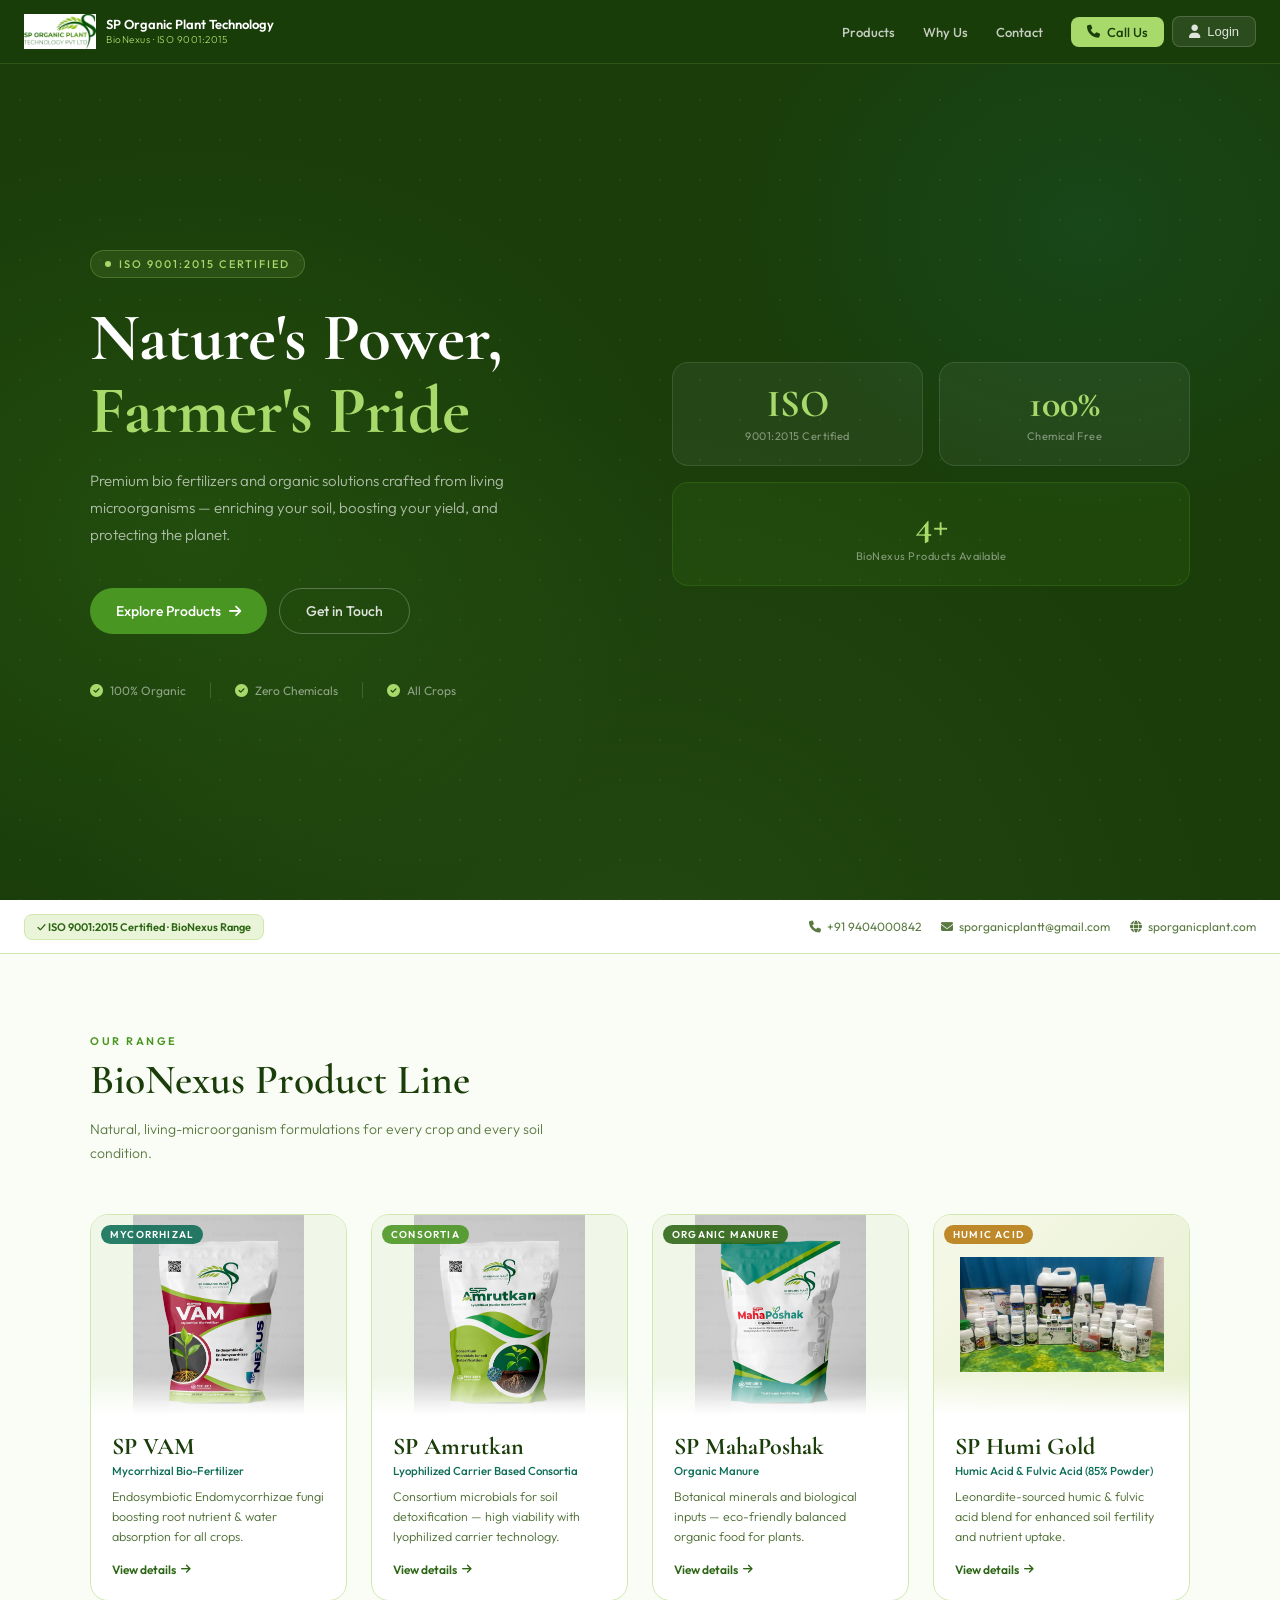
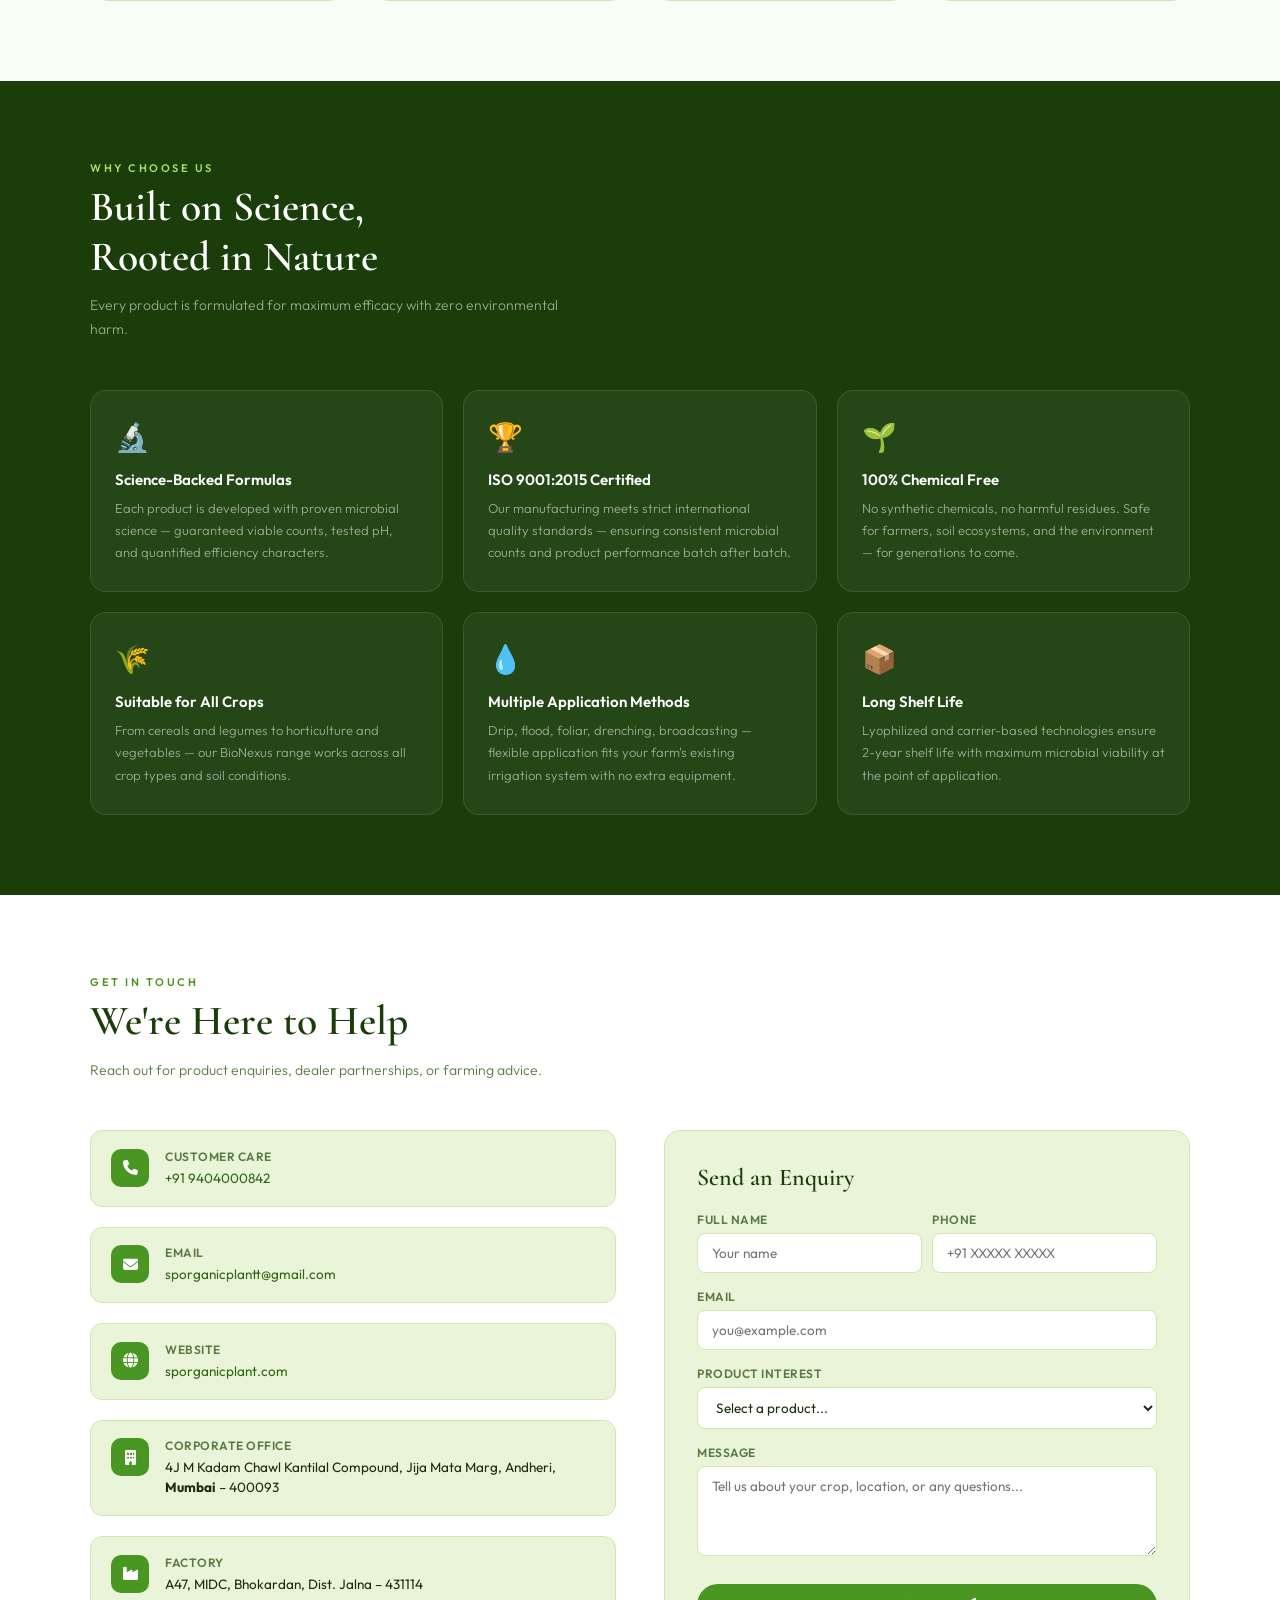
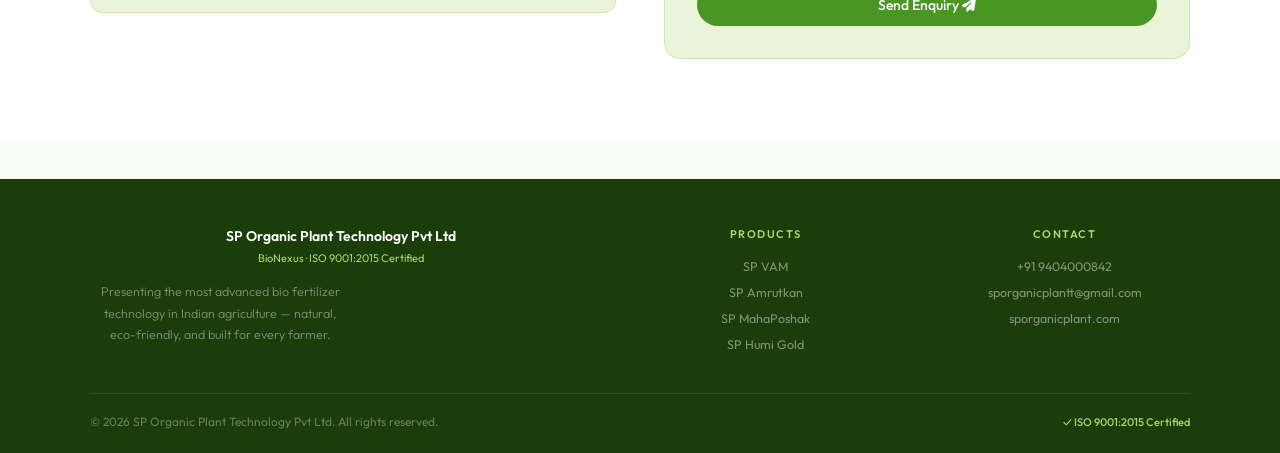
==== commit 0c34a36c: "Update index.html" ====
--- a/index.html
+++ b/index.html
@@ -241,19 +241,20 @@
           </div>
         </div>
         <div class="contact-item">
+          <div class="contact-icon"><i class="fa-solid fa-building"></i></div>
+          <div class="contact-text">
+            <h4>Corporate Office</h4>
+            <p>4J M Kadam Chawl Kantilal Compound, Jija Mata Marg, Andheri, <b>Mumbai</b> – 400093</p>
+          </div>
+        </div>
+        <div class="contact-item">
           <div class="contact-icon"><i class="fa-solid fa-industry"></i></div>
           <div class="contact-text">
             <h4>Factory</h4>
             <p>A47, MIDC, Bhokardan, Dist. Jalna – 431114</p>
           </div>
         </div>
-        <div class="contact-item">
-          <div class="contact-icon"><i class="fa-solid fa-building"></i></div>
-          <div class="contact-text">
-            <h4>Office</h4>
-            <p>4J M Kadam Chawl Kantilal Compound, Jija Mata Marg, Andheri, Mumbai – 400093</p>
-          </div>
-        </div>
+        
       </div>
       <div class="contact-form">
         <h3>Send an Enquiry</h3>
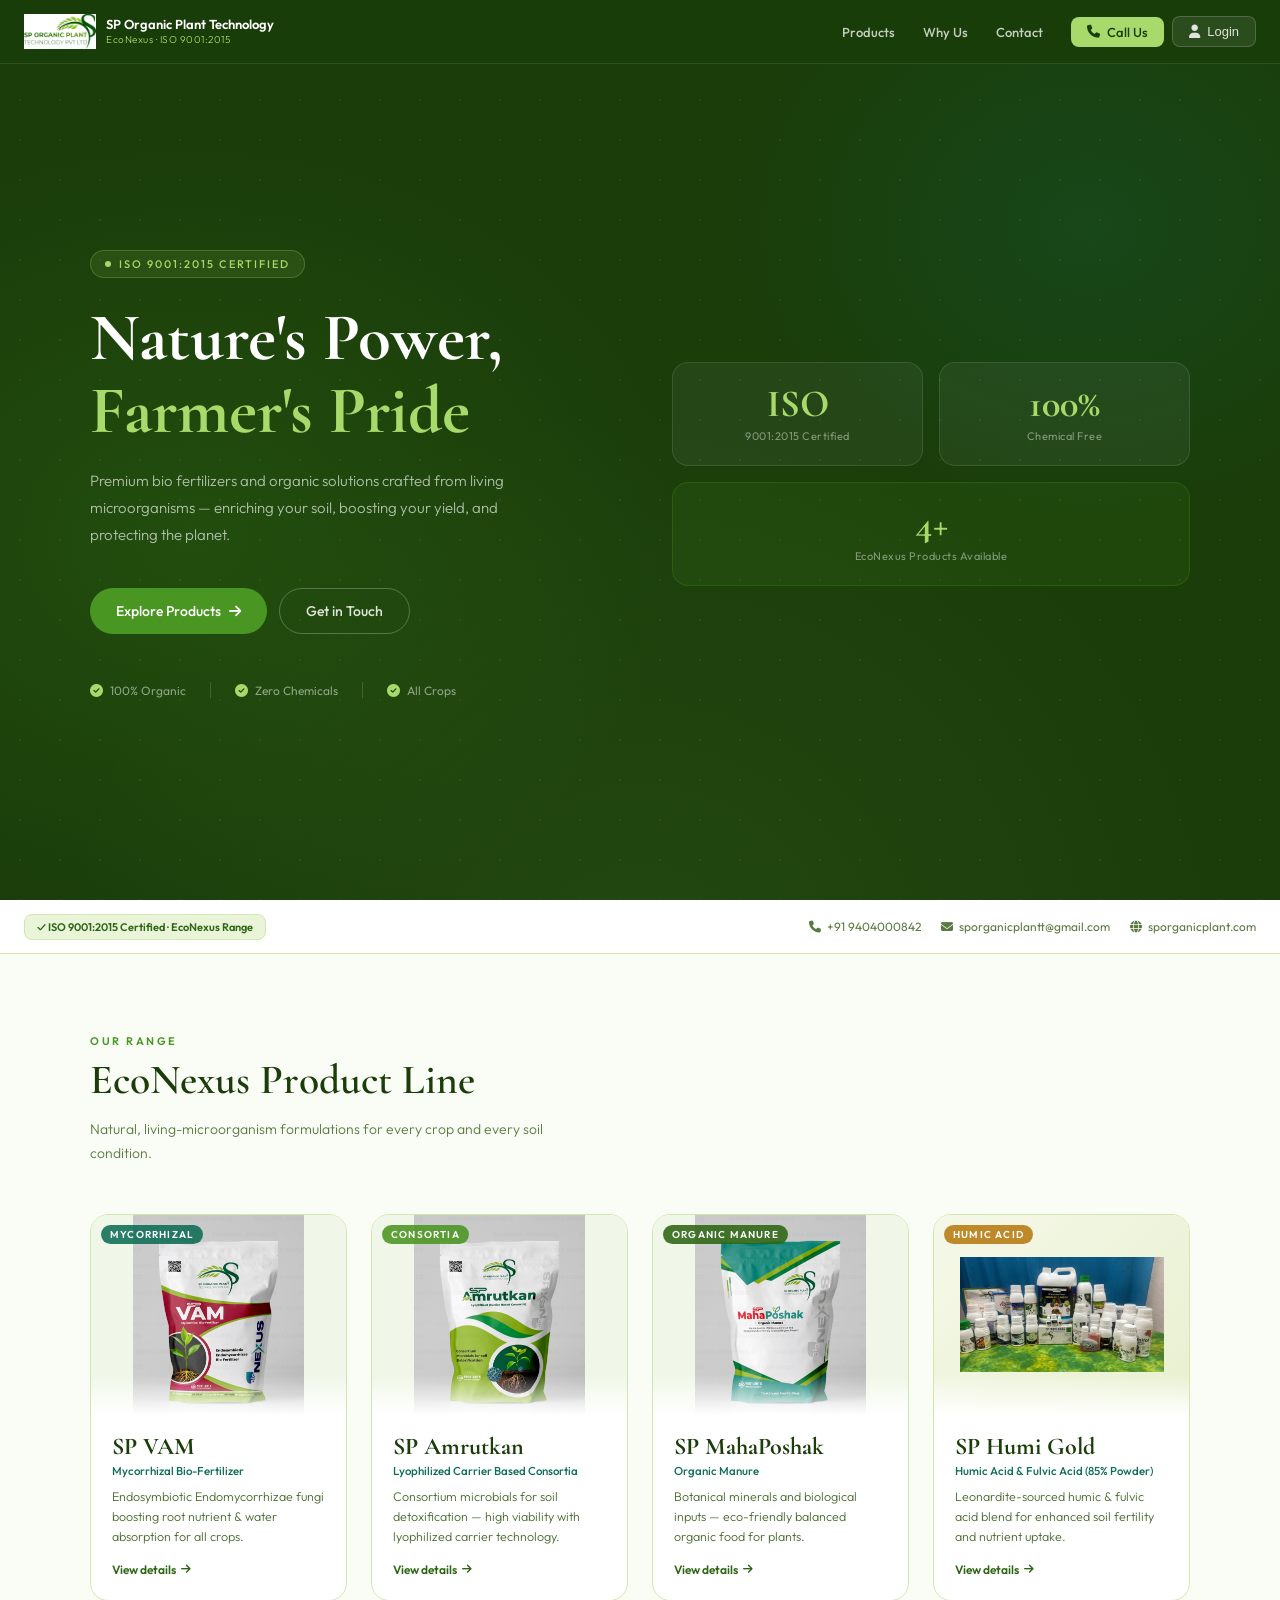
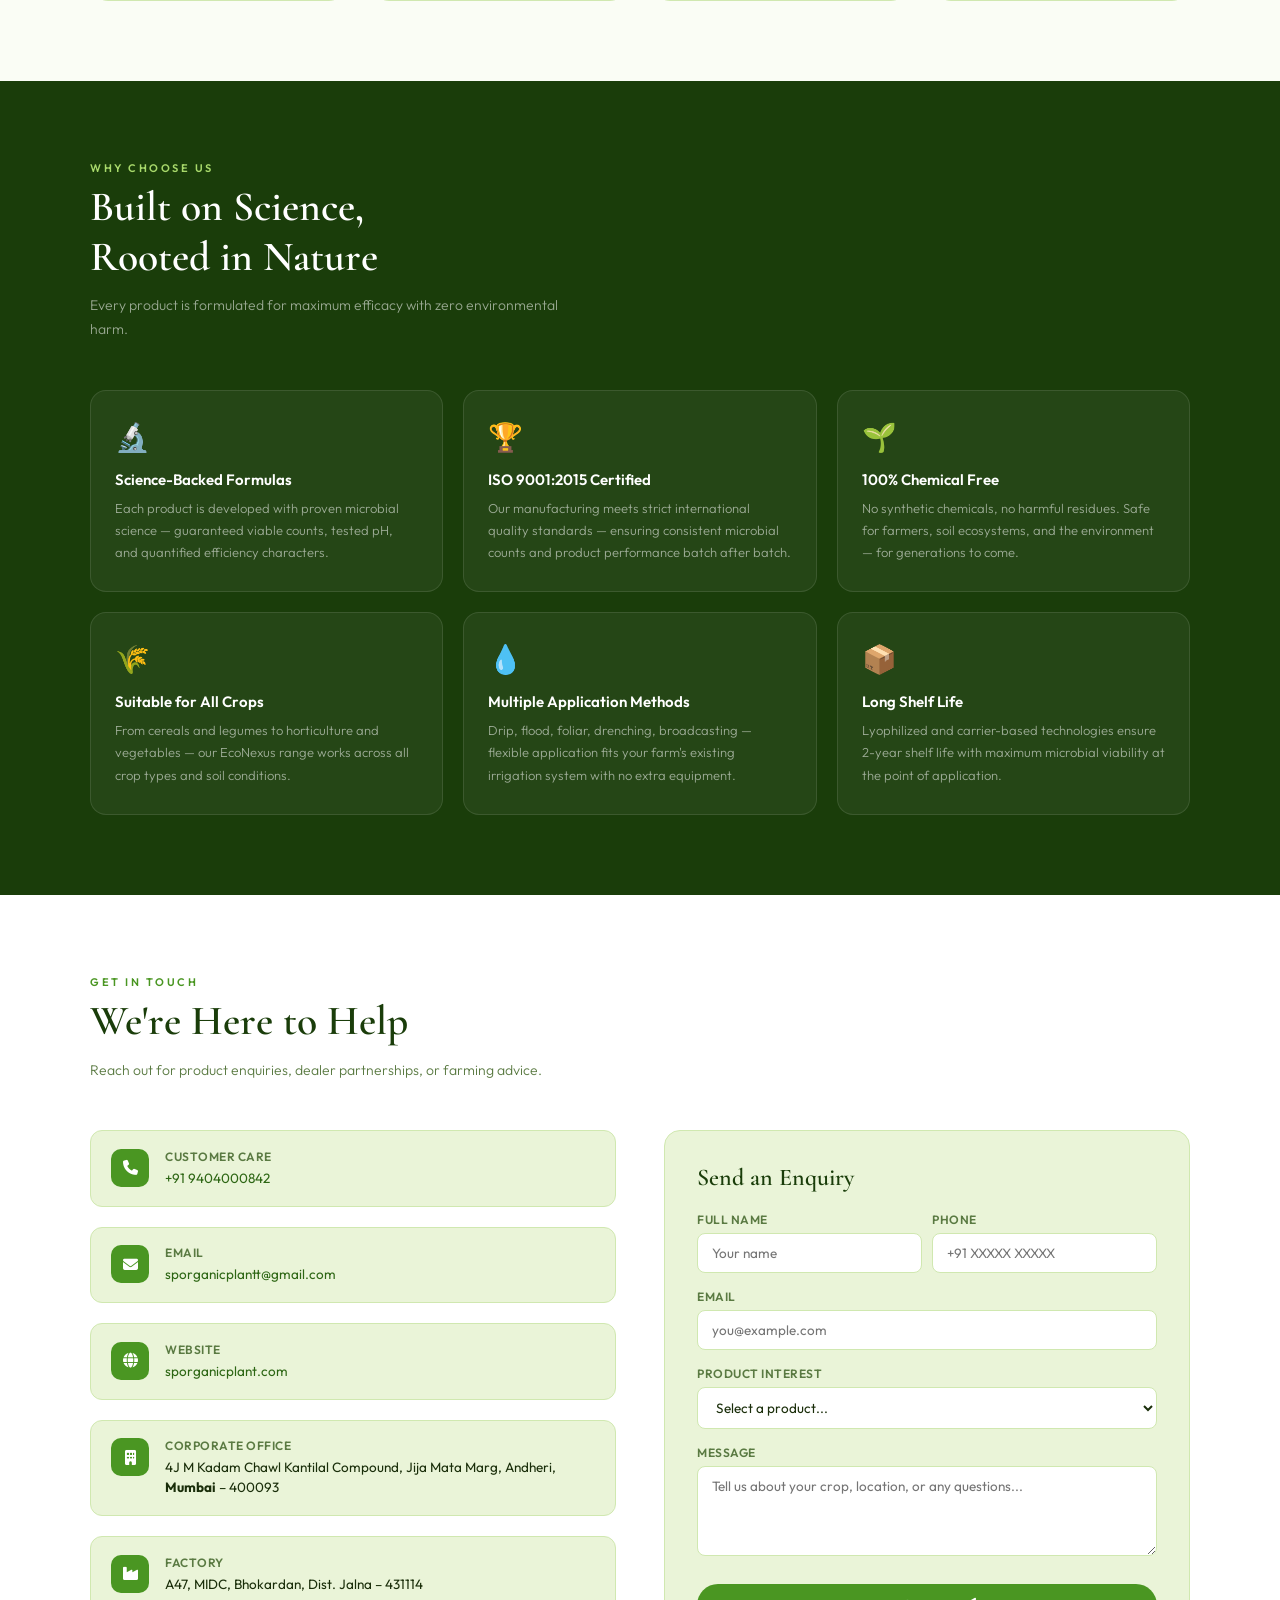
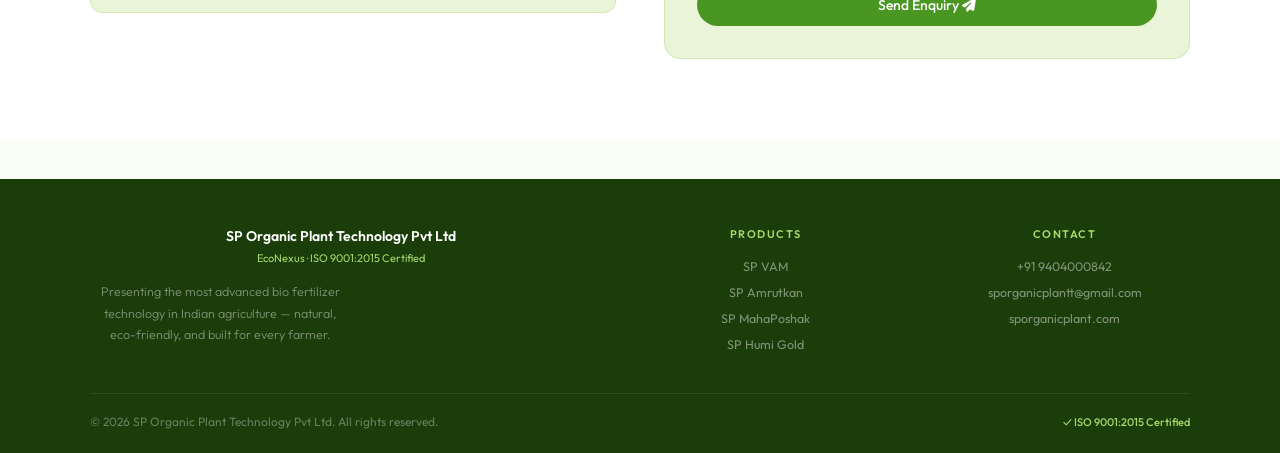
==== commit 5b9c228a: "Images updated" ====
--- a/index.html
+++ b/index.html
@@ -4,7 +4,7 @@
 <meta charset="UTF-8">
 <meta name="viewport" content="width=device-width, initial-scale=1.0">
 <meta name="description" content="SP Organic Plant Technology Pvt Ltd — Premium bio fertilizers, organic manure and bio pesticides. Natural, chemical-free products for sustainable farming.">
-<meta name="keywords" content="SP Organic Plant, bio fertilizers, organic manure, VAM, Amrutkan, MahaPoshak, Humi Gold, sustainable farming, BioNexus">
+<meta name="keywords" content="SP Organic Plant, bio fertilizers, organic manure, VAM, Amrutkan, MahaPoshak, Humi Gold, sustainable farming, EcoNexus">
 <meta name="robots" content="index, follow">
 <title>SP Organic Plant Technology Pvt Ltd</title>
 <link href="https://fonts.googleapis.com/css2?family=Cormorant+Garamond:wght@400;600;700&family=Outfit:wght@300;400;500;600&display=swap" rel="stylesheet">
@@ -20,7 +20,7 @@
     <img src="logo.png" alt="SP Organic Plant Logo" />
     <div class="nav-logo-text">
       <span class="nav-logo-name">SP Organic Plant Technology</span>
-      <span class="nav-logo-sub">BioNexus · ISO 9001:2015</span>
+      <span class="nav-logo-sub">EcoNexus · ISO 9001:2015</span>
     </div>
   </a>
   <div class="nav-links">
@@ -83,7 +83,7 @@
         </div>
         <div class="stat-card">
           <div class="stat-num">4+</div>
-          <div class="stat-label">BioNexus Products Available</div>
+          <div class="stat-label">EcoNexus Products Available</div>
         </div>
       </div>
     </div>
@@ -92,7 +92,7 @@
 
 <!-- BRAND BAR -->
 <div class="brand-bar">
-  <div class="iso-pill">✓ ISO 9001:2015 Certified · BioNexus Range</div>
+  <div class="iso-pill">✓ ISO 9001:2015 Certified · EcoNexus Range</div>
   <div class="brand-contact">
     <a href="tel:+919404000842"><i class="fa-solid fa-phone"></i> +91 9404000842</a>
     <a href="mailto:sporganicplantt@gmail.com"><i class="fa-solid fa-envelope"></i> sporganicplantt@gmail.com</a>
@@ -105,7 +105,7 @@
   <div class="section-inner">
     <div class="section-head">
       <div class="section-label">Our Range</div>
-      <h2 class="section-title">BioNexus Product Line</h2>
+      <h2 class="section-title">EcoNexus Product Line</h2>
       <p class="section-desc">Natural, living-microorganism formulations for every crop and every soil condition.</p>
     </div>
     <div class="products-grid">
@@ -149,7 +149,7 @@
         </div>
       </a>
 
-      <a href="humi_gold_detail.html" class="prod-card">
+      <a href="humi_gold.html" class="prod-card">
         <div class="prod-img" style="background: linear-gradient(135deg, #f5f8e8, #e8f0d0);">
              <img src="humigold.jpeg" alt="SP MahaPoshak" />
           <span class="prod-badge badge-amber">Humic Acid</span>
@@ -193,7 +193,7 @@
       <div class="why-card">
         <div class="why-icon">🌾</div>
         <div class="why-title">Suitable for All Crops</div>
-        <div class="why-desc">From cereals and legumes to horticulture and vegetables — our BioNexus range works across all crop types and soil conditions.</div>
+        <div class="why-desc">From cereals and legumes to horticulture and vegetables — our EcoNexus range works across all crop types and soil conditions.</div>
       </div>
       <div class="why-card">
         <div class="why-icon">💧</div>
@@ -299,7 +299,7 @@
     <div class="footer-grid">
       <div>
         <div class="footer-brand-name">SP Organic Plant Technology Pvt Ltd</div>
-        <div class="footer-brand-sub">BioNexus · ISO 9001:2015 Certified</div>
+        <div class="footer-brand-sub">EcoNexus · ISO 9001:2015 Certified</div>
         <p class="footer-desc">Presenting the most advanced bio fertilizer technology in Indian agriculture — natural, eco-friendly, and built for every farmer.</p>
       </div>
       <div class="footer-col">
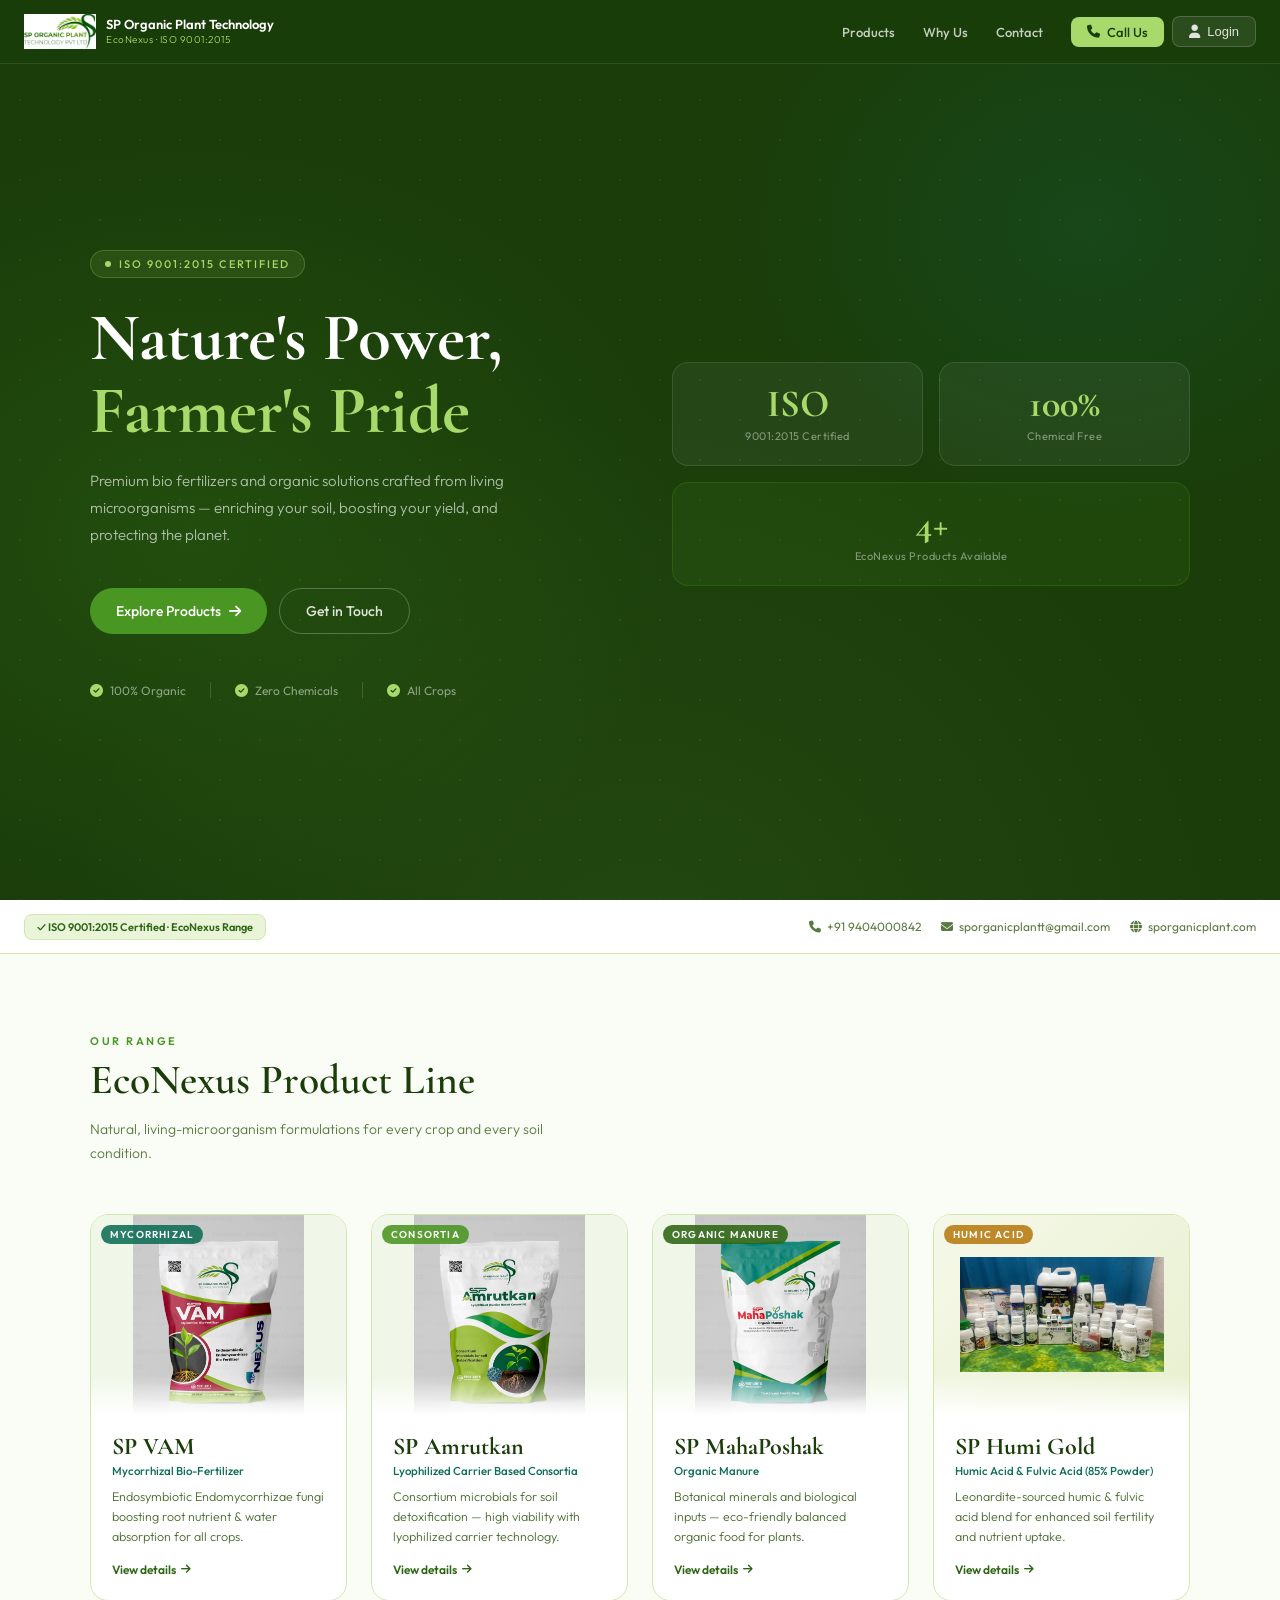
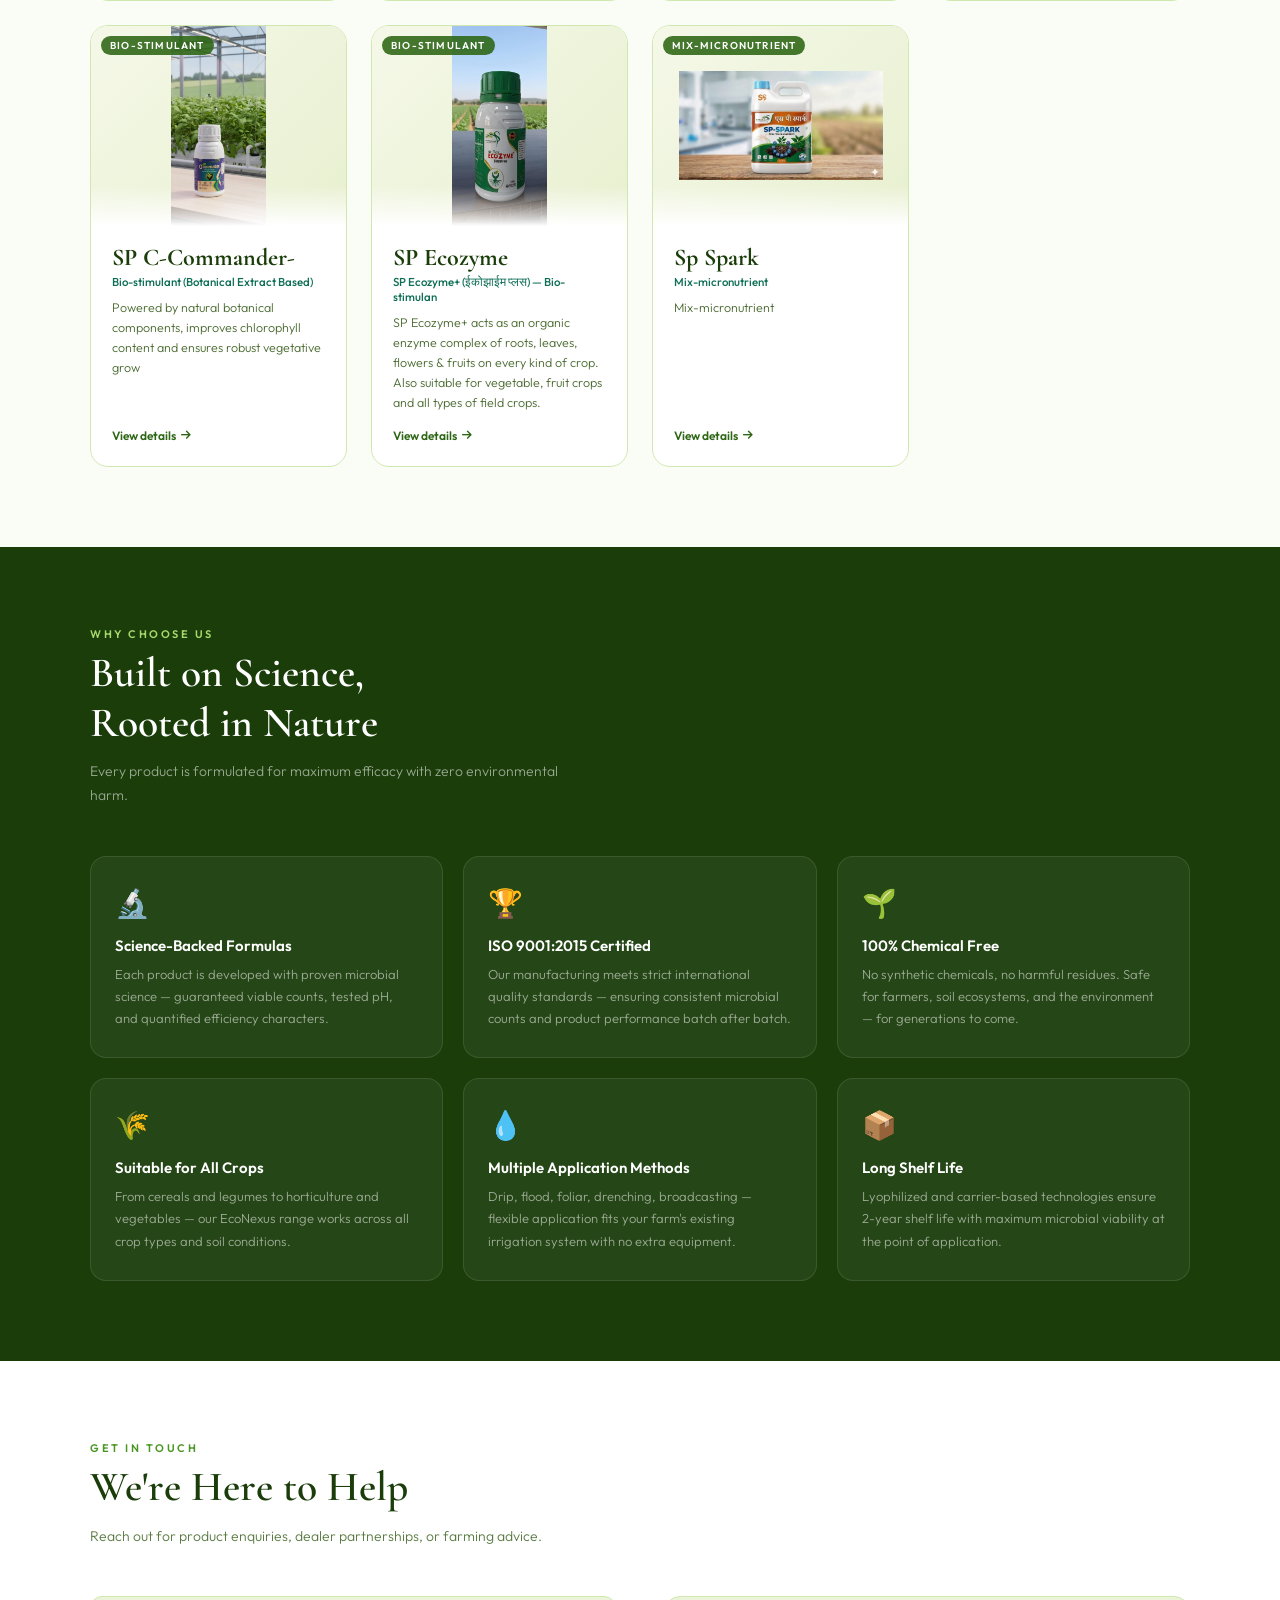
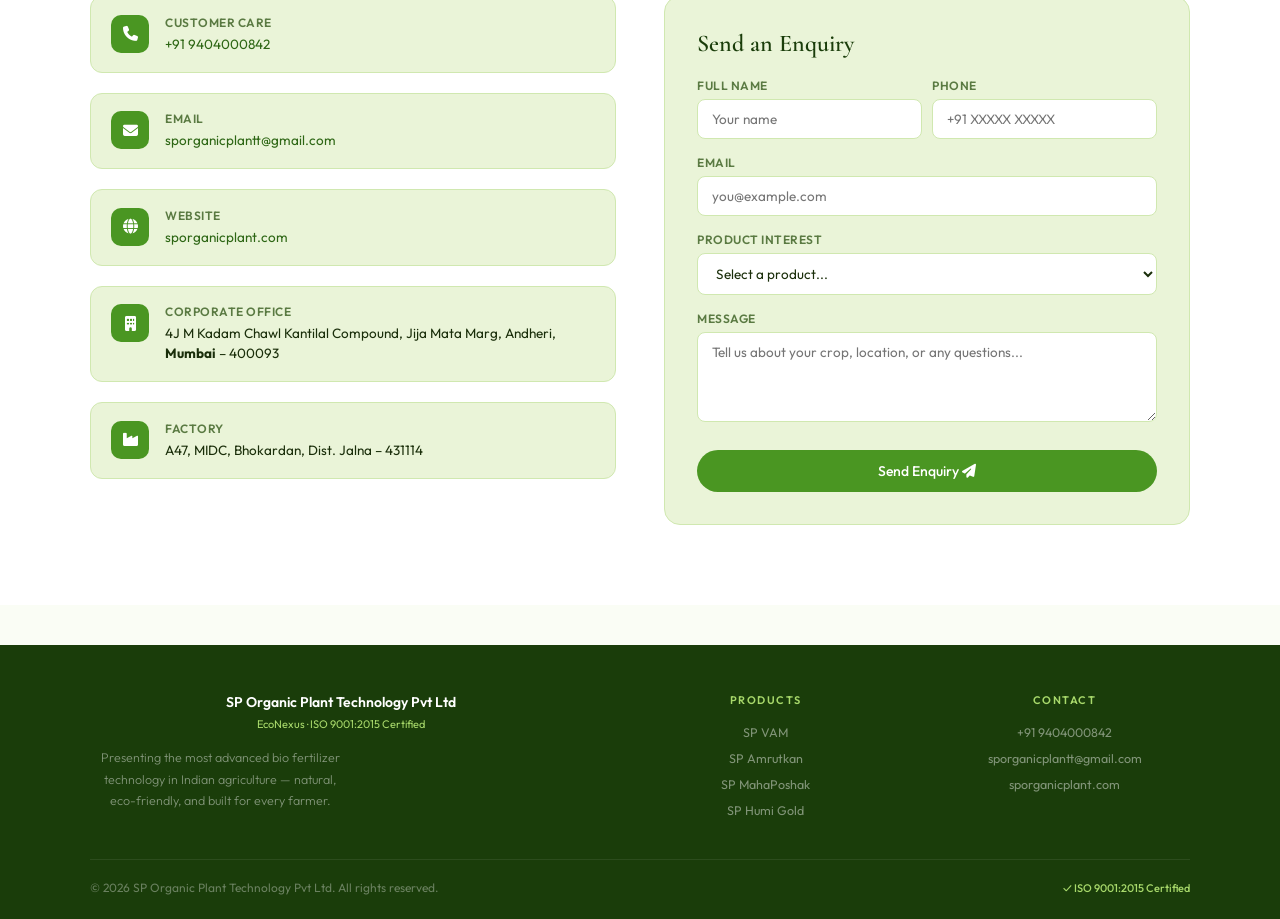
==== commit 27609a66: "new product add" ====
--- a/index.html
+++ b/index.html
@@ -162,6 +162,44 @@
         </div>
       </a>
 
+     <a href="commander.html" class="prod-card">
+        <div class="prod-img" style="background: linear-gradient(135deg, #f5f8e8, #e8f0d0);">
+             <img src="commander.jpeg" alt="SP C-Commander" />
+          <span class="prod-badge badge-green">Bio-stimulant</span>
+        </div>
+        <div class="prod-body">
+          <div class="prod-name">SP C-Commander-</div>
+          <div class="prod-type">Bio-stimulant (Botanical Extract Based)</div>
+          <p class="prod-desc">Powered by natural botanical components, improves chlorophyll content and ensures robust vegetative grow</p>
+          <div class="prod-link">View details <i class="fa-solid fa-arrow-right"></i></div>
+        </div>
+      </a> 
+
+       <a href="ecozyme.html" class="prod-card">
+        <div class="prod-img" style="background: linear-gradient(135deg, #f5f8e8, #e8f0d0);">
+             <img src="ecozyme.jpeg" alt="SP ecozyme" />
+          <span class="prod-badge badge-green">Bio-stimulant</span>
+        </div>
+        <div class="prod-body">
+          <div class="prod-name">SP Ecozyme</div>
+          <div class="prod-type">
+SP Ecozyme+ (ईकोझाईम प्लस) — Bio-stimulan</div>
+          <p class="prod-desc">SP Ecozyme+ acts as an organic enzyme complex of roots, leaves, flowers & fruits on every kind of crop. Also suitable for vegetable, fruit crops and all types of field crops.</p>
+          <div class="prod-link">View details <i class="fa-solid fa-arrow-right"></i></div>
+        </div>
+      </a> 
+      <a href="spark.html" class="prod-card">
+        <div class="prod-img" style="background: linear-gradient(135deg, #f5f8e8, #e8f0d0);">
+             <img src="spark.jpeg" alt="SP Spark" />
+          <span class="prod-badge badge-green">Mix-micronutrient</span>
+        </div>
+        <div class="prod-body">
+          <div class="prod-name">Sp Spark</div>
+          <div class="prod-type">Mix-micronutrient</div>
+          <p class="prod-desc">Mix-micronutrient</p>
+          <div class="prod-link">View details <i class="fa-solid fa-arrow-right"></i></div>
+        </div>
+      </a> 
     </div>
   </div>
 </section>
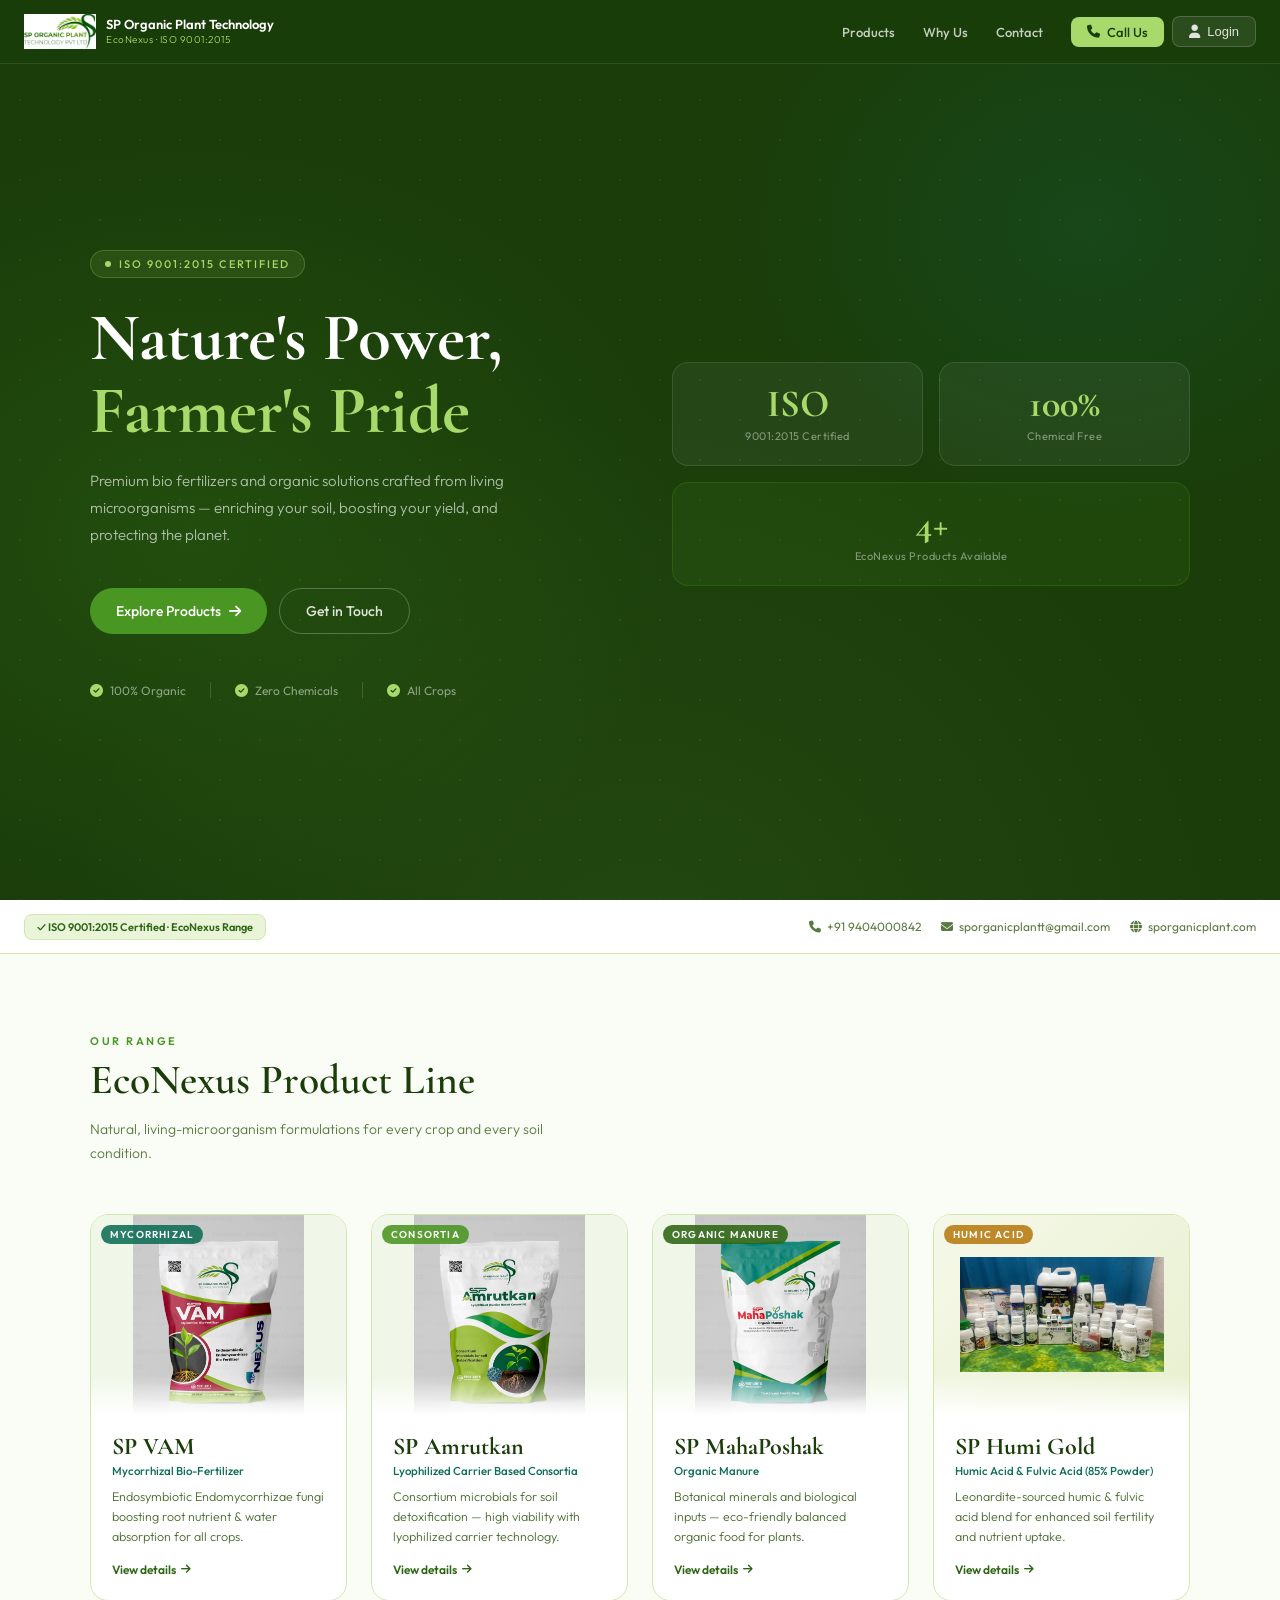
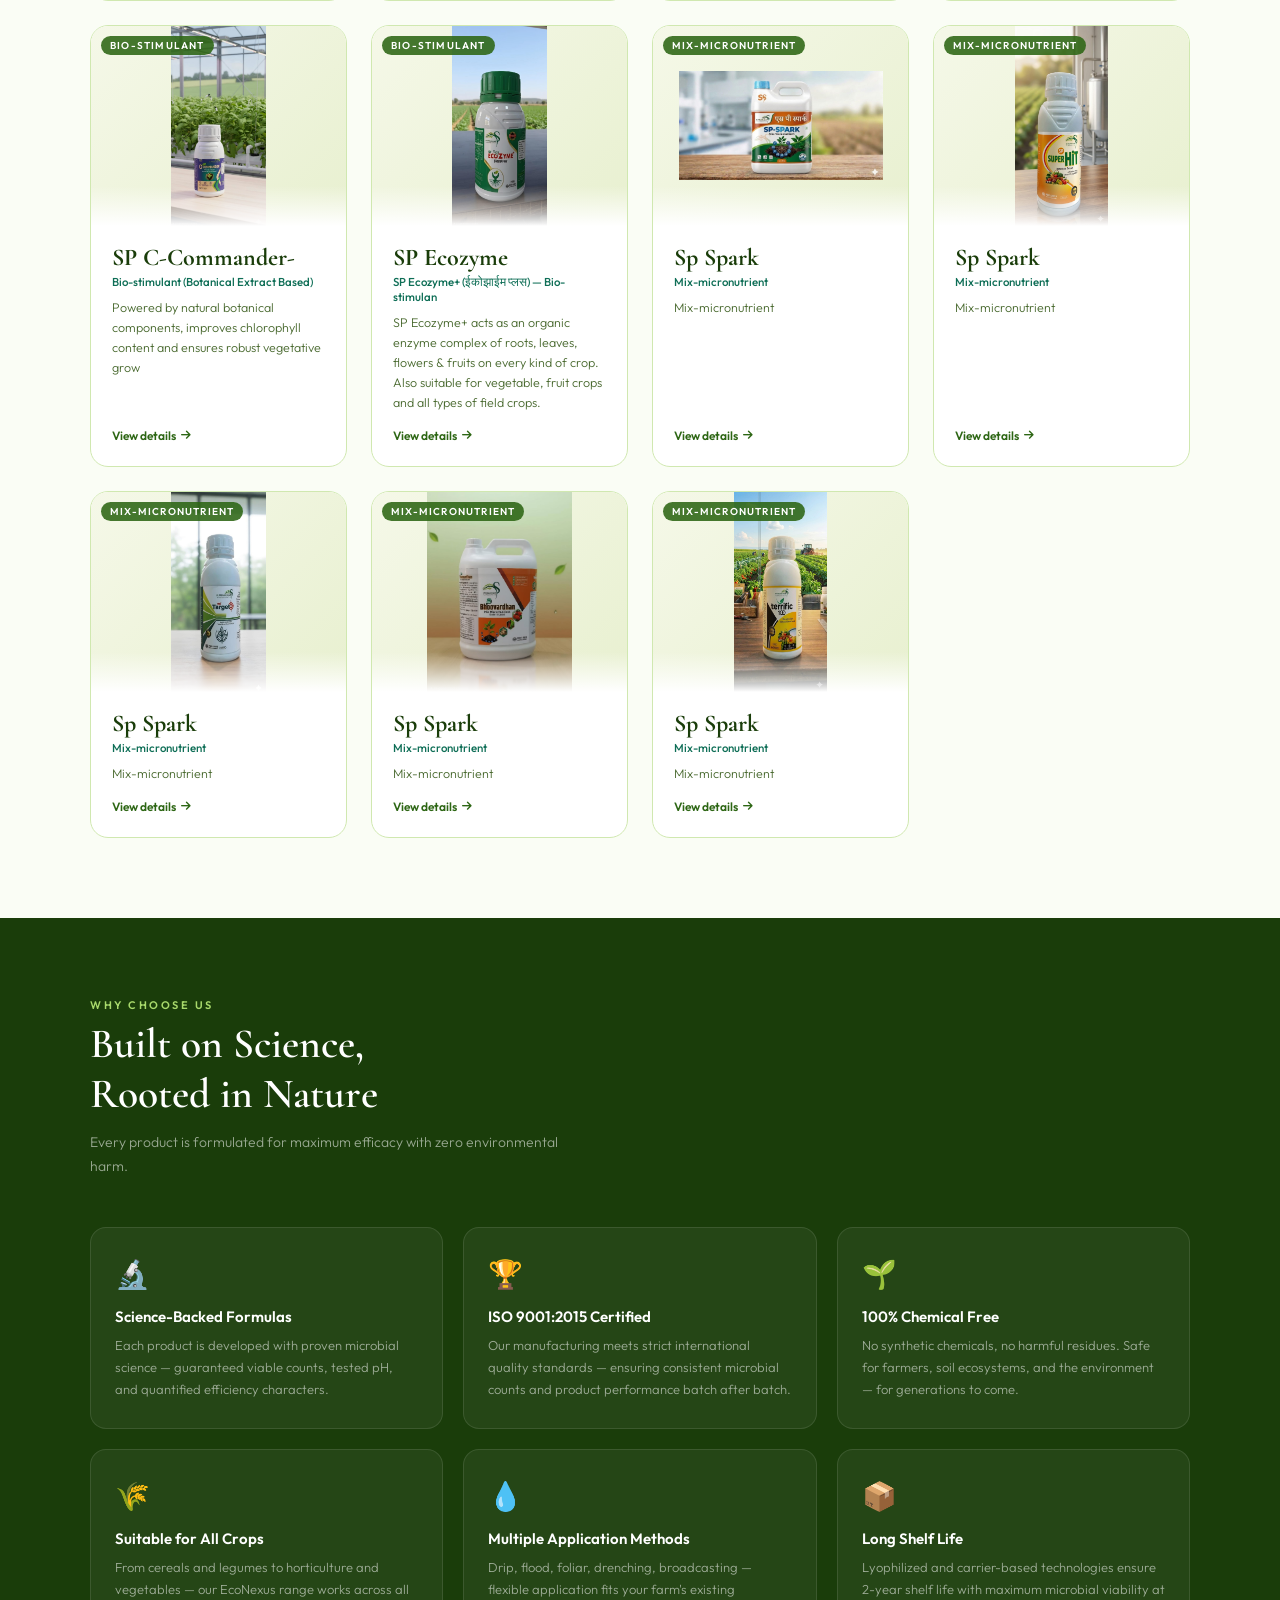
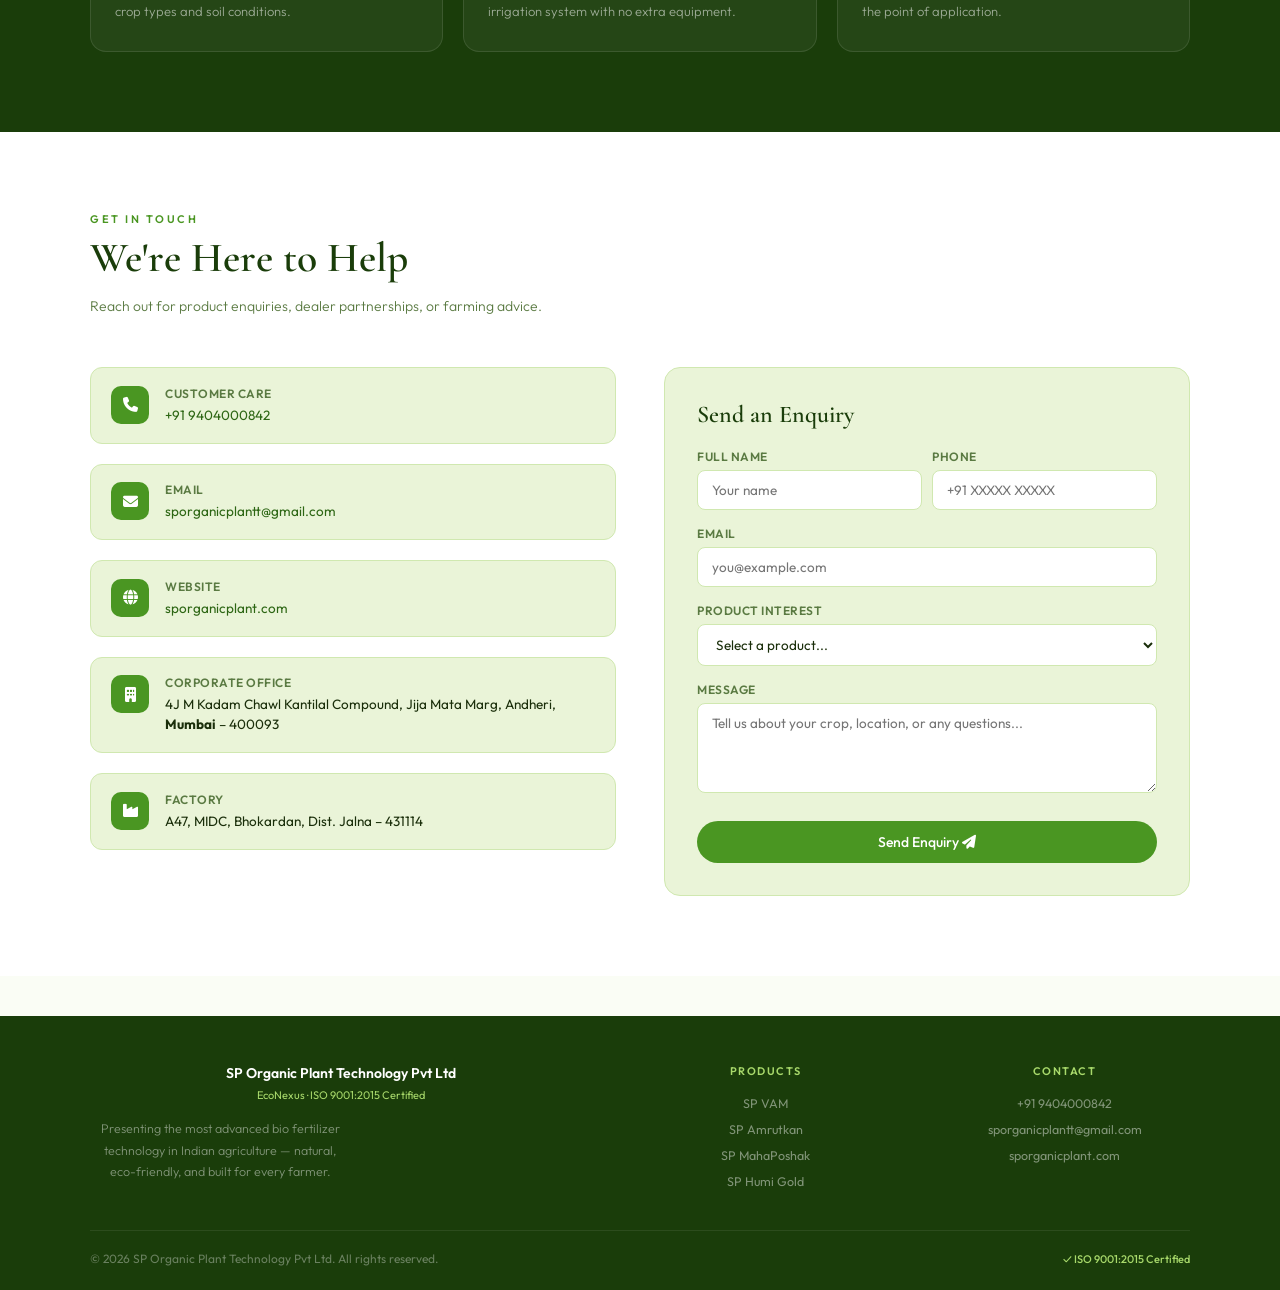
==== commit 03329dc3: "4 product added" ====
--- a/index.html
+++ b/index.html
@@ -200,6 +200,58 @@
           <div class="prod-link">View details <i class="fa-solid fa-arrow-right"></i></div>
         </div>
       </a> 
+
+      <a href="superhit.html" class="prod-card">
+        <div class="prod-img" style="background: linear-gradient(135deg, #f5f8e8, #e8f0d0);">
+             <img src="superhit.jpeg" alt="SP Spark" />
+          <span class="prod-badge badge-green">Mix-micronutrient</span>
+        </div>
+        <div class="prod-body">
+          <div class="prod-name">Sp Spark</div>
+          <div class="prod-type">Mix-micronutrient</div>
+          <p class="prod-desc">Mix-micronutrient</p>
+          <div class="prod-link">View details <i class="fa-solid fa-arrow-right"></i></div>
+        </div>
+      </a> 
+
+      <a href="target.html" class="prod-card">
+        <div class="prod-img" style="background: linear-gradient(135deg, #f5f8e8, #e8f0d0);">
+             <img src="target.jpeg" alt="SP Spark" />
+          <span class="prod-badge badge-green">Mix-micronutrient</span>
+        </div>
+        <div class="prod-body">
+          <div class="prod-name">Sp Spark</div>
+          <div class="prod-type">Mix-micronutrient</div>
+          <p class="prod-desc">Mix-micronutrient</p>
+          <div class="prod-link">View details <i class="fa-solid fa-arrow-right"></i></div>
+        </div>
+      </a> 
+
+          <a href="bhoovardhan.html" class="prod-card">
+        <div class="prod-img" style="background: linear-gradient(135deg, #f5f8e8, #e8f0d0);">
+             <img src="bhoovardhan.jpeg" alt="SP Spark" />
+          <span class="prod-badge badge-green">Mix-micronutrient</span>
+        </div>
+        <div class="prod-body">
+          <div class="prod-name">Sp Spark</div>
+          <div class="prod-type">Mix-micronutrient</div>
+          <p class="prod-desc">Mix-micronutrient</p>
+          <div class="prod-link">View details <i class="fa-solid fa-arrow-right"></i></div>
+        </div>
+      </a> 
+
+          <a href="terrific.html" class="prod-card">
+        <div class="prod-img" style="background: linear-gradient(135deg, #f5f8e8, #e8f0d0);">
+             <img src="Terrific.jpeg" alt="SP Spark" />
+          <span class="prod-badge badge-green">Mix-micronutrient</span>
+        </div>
+        <div class="prod-body">
+          <div class="prod-name">Sp Spark</div>
+          <div class="prod-type">Mix-micronutrient</div>
+          <p class="prod-desc">Mix-micronutrient</p>
+          <div class="prod-link">View details <i class="fa-solid fa-arrow-right"></i></div>
+        </div>
+      </a> 
     </div>
   </div>
 </section>
